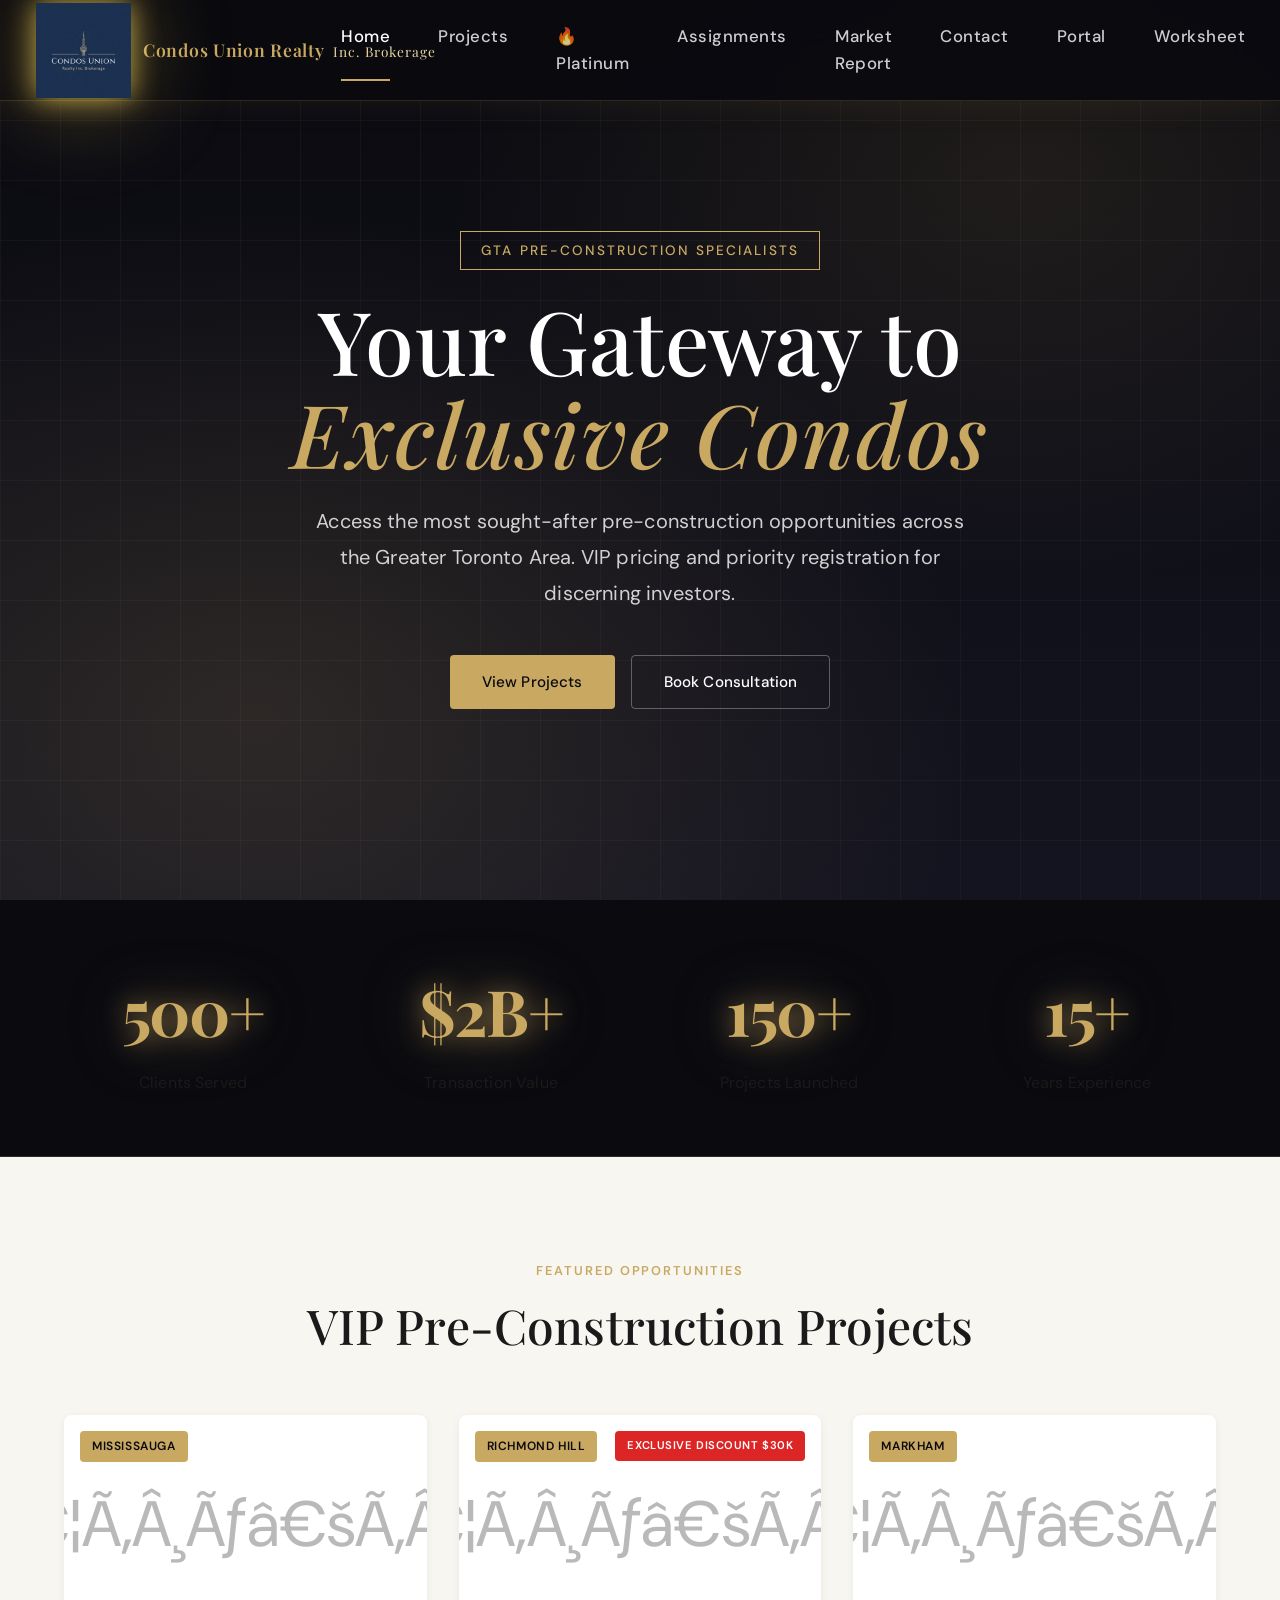
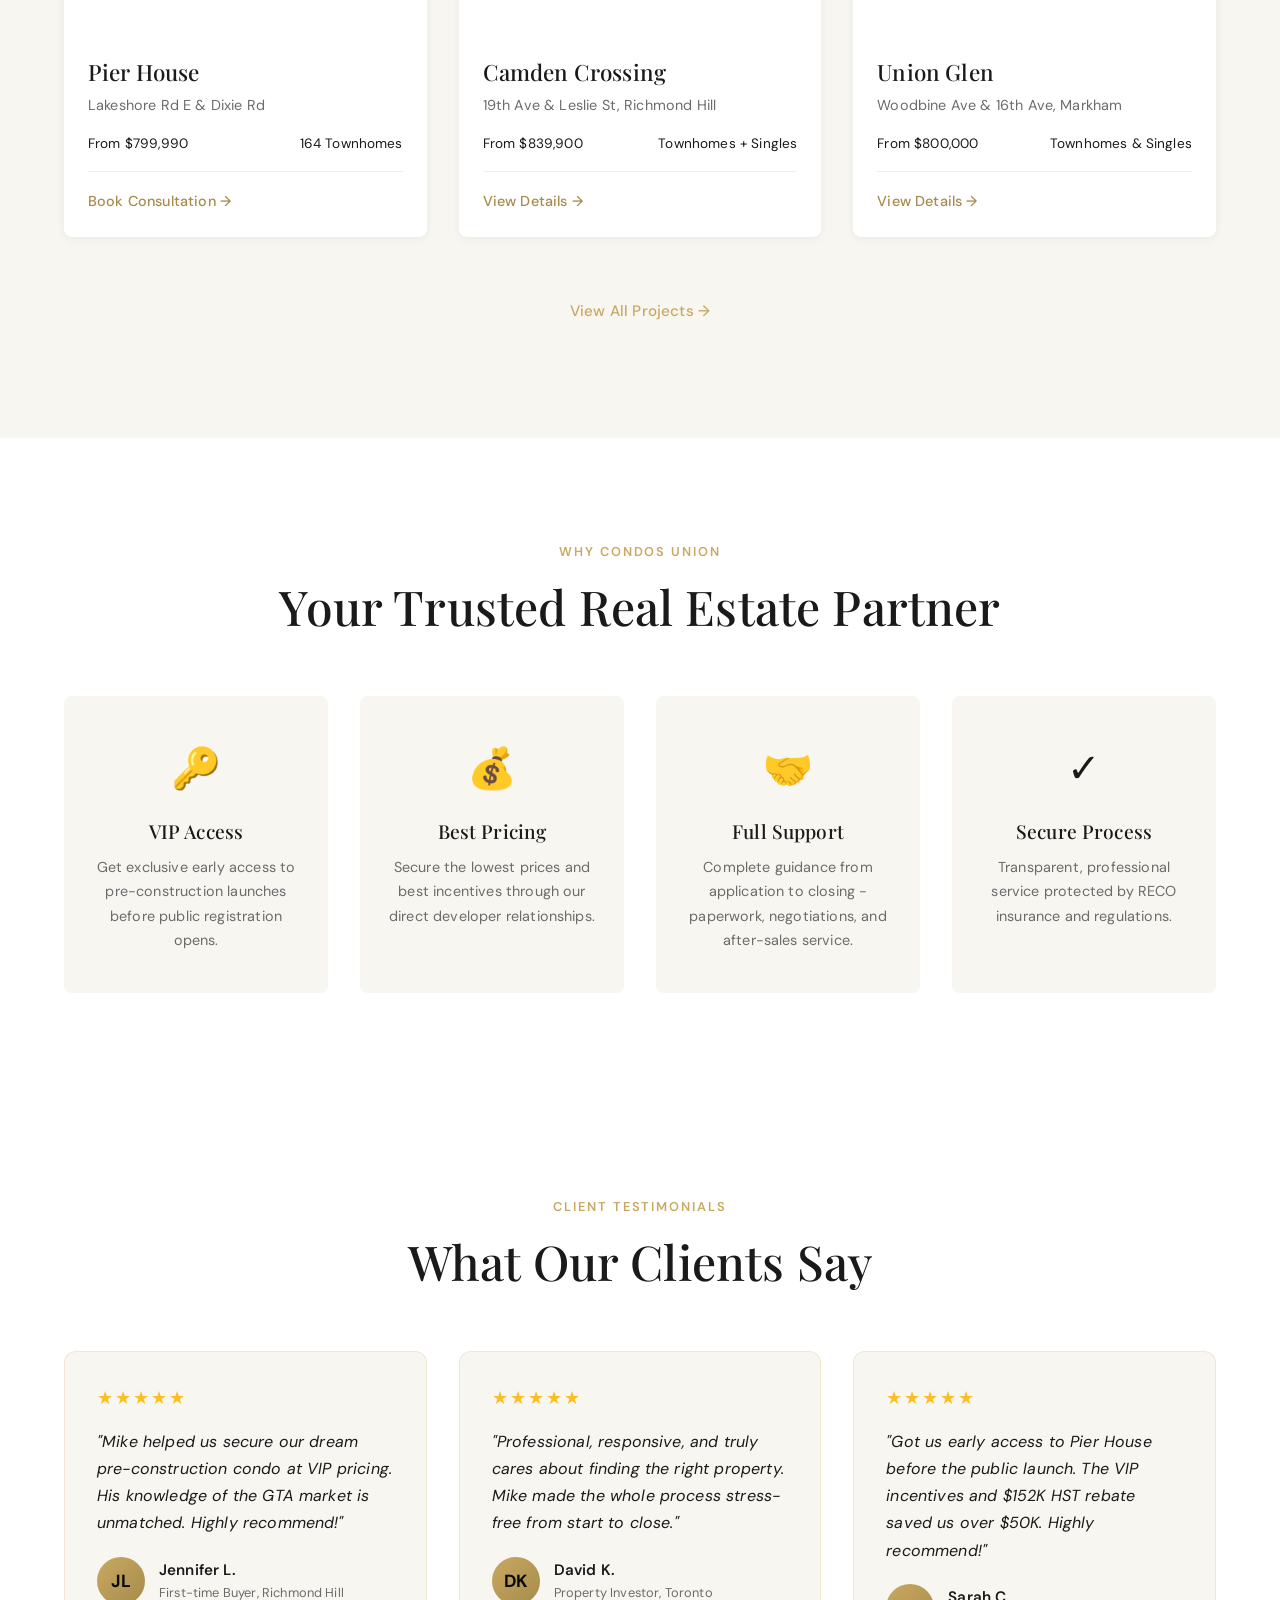
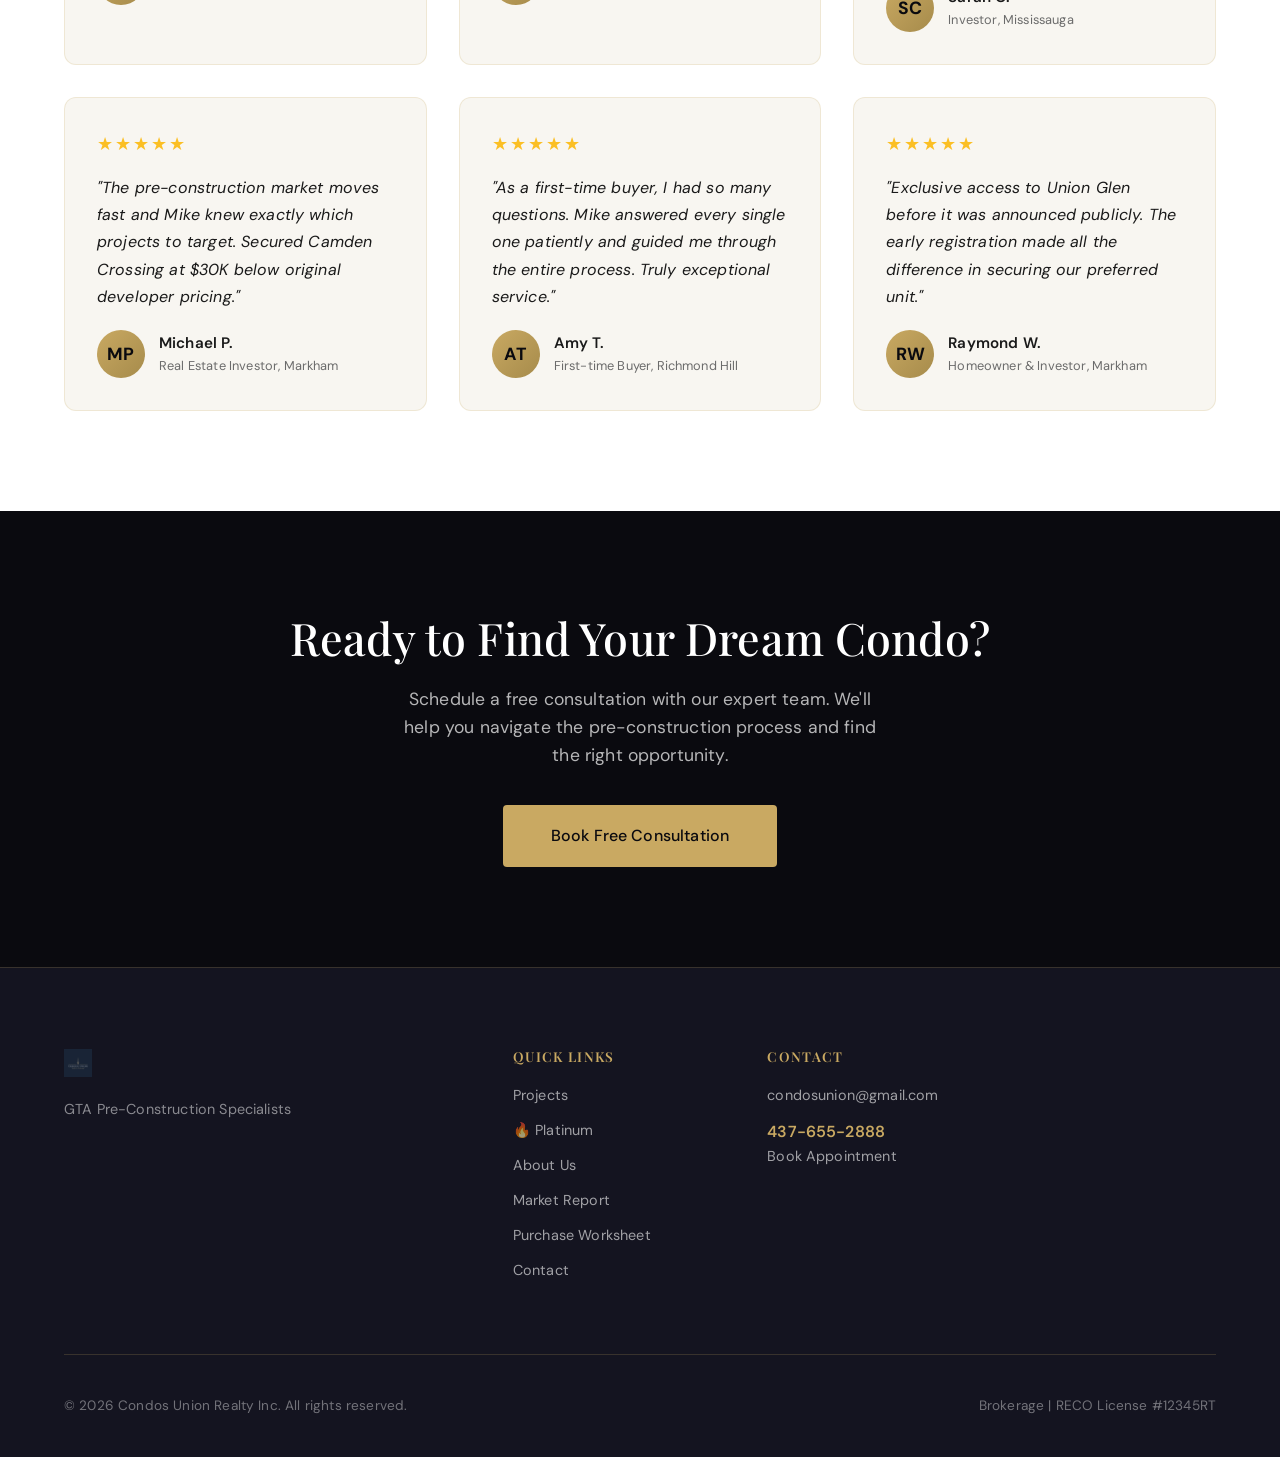
==== index.html @ 1c5b0023 "Add 50 Platinum Projects page + update navigation" ====
<!DOCTYPE html>
<html lang="en">
<head>
  <meta charset="UTF-8">
  <meta name="viewport" content="width=device-width, initial-scale=1.0">
  <title>Condos Union Realty | GTA Pre-Construction Specialists</title>
  <meta name="description" content="Exclusive pre-construction condo & townhome opportunities in the GTA. Expert guidance for investors and homebuyers. VIP pricing available.">
  <meta name="keywords" content="GTA pre-construction, Toronto condos, Mississauga townhomes, pre-construction homes, real estate investment, Condos Union Realty">
  
  <!-- Open Graph -->
  <meta property="og:title" content="Condos Union Realty | GTA Pre-Construction Specialists">
  <meta property="og:description" content="Exclusive pre-construction condo & townhome opportunities in the GTA. VIP pricing. Expert guidance.">
  <meta property="og:type" content="website">
  <meta property="og:url" content="https://condosunionrealty.com">
  <meta property="og:image" content="https://condosunionrealty.com/images/logo.png">
  <meta property="og:site_name" content="Condos Union Realty">
  
  <!-- Twitter Card -->
  <meta name="twitter:card" content="summary_large_image">
  <meta name="twitter:title" content="Condos Union Realty | GTA Pre-Construction">
  <meta name="twitter:description" content="Exclusive pre-construction opportunities in GTA. VIP pricing available.">
  <meta name="twitter:image" content="https://condosunionrealty.com/images/logo.png">
  
  <link rel="preconnect" href="https://fonts.googleapis.com">
  <link rel="preconnect" href="https://fonts.gstatic.com" crossorigin>
  <link href="https://fonts.googleapis.com/css2?family=Playfair+Display:wght@400;500;600;700&family=DM+Sans:wght@300;400;500;600&display=swap" rel="stylesheet">
  
  <link rel="stylesheet" href="css/style.css">
  <link rel="icon" type="image/svg+xml" href="images/logo.png">
  
  <!-- JSON-LD Schema -->
  <script type="application/ld+json">
  {
    "@context": "https://schema.org",
    "@type": "RealEstateAgent",
    "name": "Condos Union Realty Inc.",
    "description": "GTA pre-construction condo and townhome specialists.",
    "url": "https://condosunionrealty.com",
    "logo": "https://condosunionrealty.com/images/logo.png",
    "image": "https://condosunionrealty.com/images/logo.png",
    "address": {
      "@type": "PostalAddress",
      "addressLocality": "Toronto",
      "addressRegion": "ON",
      "addressCountry": "CA"
    },
    "telephone": "+1-437-655-2888",
    "email": "condosunion@gmail.com",
    "sameAs": [
      "https://calendly.com/condosunion"
    ]
  }
  </script>
</head>
<body>
  <!-- Navigation -->
  <nav class="nav">
    <div class="nav-container">
      <a href="index.html" class="nav-logo" style="display:flex;align-items:center;gap:12px;text-decoration:none;">
        <img src="images/logo.png" alt="Condos Union Realty">
        <span style="color:#c9a962;font-family:'Playfair Display',serif;font-size:1.1rem;font-weight:600;letter-spacing:0.04em;white-space:nowrap;">Condos Union Realty <span style="color:#e8d5a3;font-weight:400;font-size:0.85rem;margin-left:4px;letter-spacing:0.08em;">Inc. Brokerage</span></span>
      </a>
      <div class="nav-links">
        <a href="index.html" class="nav-link active">Home</a>
        <a href="projects.html" class="nav-link">Projects</a>
        <a href="platinum-projects.html" class="nav-link">🔥 Platinum</a>
        <a href="assignment.html" class="nav-link">Assignments</a>
        <a href="market-report.html" class="nav-link">Market Report</a>
        <a href="contact.html" class="nav-link">Contact</a>
        <a href="portal.html" class="nav-link">Portal</a>
        <a href="worksheet.html" class="nav-link">Worksheet</a>
      </div>
    </div>
  </nav>

  <!-- Hero Section -->
  <section class="hero">
    <div class="hero-bg"></div>
    <div class="hero-content">
      <span class="hero-tag">GTA Pre-Construction Specialists</span>
      <h1 class="hero-title">
        Your Gateway to<br>
        <span class="hero-highlight">Exclusive Condos</span>
      </h1>
      <p class="hero-subtitle">
        Access the most sought-after pre-construction opportunities across the Greater Toronto Area. 
        VIP pricing and priority registration for discerning investors.
      </p>
      <div class="hero-actions">
        <a href="projects.html" class="btn btn-primary">View Projects</a>
        <a href="https://calendly.com/condosunion" target="_blank" class="btn btn-secondary">Book Consultation</a>
      </div>
    </div>
  </section>

  <!-- Stats Section -->
  <section class="stats">
    <div class="container">
      <div class="stats-grid">
        <div class="stat-item">
          <span class="stat-number">500+</span>
          <span class="stat-label">Clients Served</span>
        </div>
        <div class="stat-item">
          <span class="stat-number">$2B+</span>
          <span class="stat-label">Transaction Value</span>
        </div>
        <div class="stat-item">
          <span class="stat-number">150+</span>
          <span class="stat-label">Projects Launched</span>
        </div>
        <div class="stat-item">
          <span class="stat-number">15+</span>
          <span class="stat-label">Years Experience</span>
        </div>
      </div>
    </div>
  </section>

  <!-- Featured Projects -->
  <section class="projects-section">
    <div class="container">
      <div class="section-header">
        <span class="section-tag">Featured Opportunities</span>
        <h2 class="section-title">VIP Pre-Construction Projects</h2>
      </div>
      
      <div class="projects-grid">
        <!-- Pier House -->
        <a href="projects.html" class="project-card">
          <div class="project-image" style="background-image: url('images/projects/pier-house-hero.jpg'); background-size: cover; background-position: center;">
            <div class="project-badge">Mississauga</div>
          </div>
          <div class="project-info">
            <h3 class="project-name">Pier House</h3>
            <p class="project-location">Lakeshore Rd E & Dixie Rd</p>
            <div class="project-details">
              <span>From $799,990</span>
              <span>164 Townhomes</span>
            </div>
            <span class="project-cta">Book Consultation →</span>
          </div>
        </a>

        <!-- Camden Crossing -->
        <a href="projects.html" class="project-card">
          <div class="project-image" style="background-image: url('images/projects/camden-crossing-hero.png'); background-size: cover; background-position: center;">
            <div class="project-badge">Richmond Hill</div>
            <div class="project-status" style="background: #dc2626;">Exclusive Discount $30K</div>
          </div>
          <div class="project-info">
            <h3 class="project-name">Camden Crossing</h3>
            <p class="project-location">19th Ave & Leslie St, Richmond Hill</p>
            <div class="project-details">
              <span>From $839,900</span>
              <span>Townhomes + Singles</span>
            </div>
            <span class="project-cta">View Details →</span>
          </div>
        </a>

        <!-- Union Glen -->
        <a href="projects.html" class="project-card">
          <div class="project-image" style="background-image: url('images/projects/union-glen-hero.jpg'); background-size: cover; background-position: center;">
            <div class="project-badge badge-gold">Markham</div>
          </div>
          <div class="project-info">
            <h3 class="project-name">Union Glen</h3>
            <p class="project-location">Woodbine Ave & 16th Ave, Markham</p>
            <div class="project-details">
              <span>From $800,000</span>
              <span>Townhomes & Singles</span>
            </div>
            <span class="project-cta">View Details →</span>
          </div>
        </a>
      </div>

      <div class="projects-more">
        <a href="projects.html" class="btn btn-text">View All Projects →</a>
      </div>
    </div>
  </section>

  <!-- Why Choose Us -->
  <section class="why-section">
    <div class="container">
      <div class="section-header">
        <span class="section-tag">Why Condos Union</span>
        <h2 class="section-title">Your Trusted Real Estate Partner</h2>
      </div>
      
      <div class="why-grid">
        <div class="why-card">
          <div class="why-icon">🔑</div>
          <h3 class="why-title">VIP Access</h3>
          <p class="why-text">Get exclusive early access to pre-construction launches before public registration opens.</p>
        </div>
        
        <div class="why-card">
          <div class="why-icon">💰</div>
          <h3 class="why-title">Best Pricing</h3>
          <p class="why-text">Secure the lowest prices and best incentives through our direct developer relationships.</p>
        </div>
        
        <div class="why-card">
          <div class="why-icon">🤝</div>
          <h3 class="why-title">Full Support</h3>
          <p class="why-text">Complete guidance from application to closing - paperwork, negotiations, and after-sales service.</p>
        </div>
        
        <div class="why-card">
          <div class="why-icon">✓</div>
          <h3 class="why-title">Secure Process</h3>
          <p class="why-text">Transparent, professional service protected by RECO insurance and regulations.</p>
        </div>
      </div>
    </div>
  </section>

  <!-- Testimonials -->
  <section class="testimonials-section">
    <div class="container">
      <div class="section-header">
        <span class="section-tag">Client Testimonials</span>
        <h2 class="section-title">What Our Clients Say</h2>
      </div>
      
      <div class="testimonials-grid">
        <div class="testimonial-card">
          <div class="testimonial-stars">★★★★★</div>
          <p class="testimonial-text">"Mike helped us secure our dream pre-construction condo at VIP pricing. His knowledge of the GTA market is unmatched. Highly recommend!"</p>
          <div class="testimonial-author">
            <div class="testimonial-avatar">JL</div>
            <div>
              <div class="testimonial-name">Jennifer L.</div>
              <div class="testimonial-role">First-time Buyer, Richmond Hill</div>
            </div>
          </div>
        </div>

        <div class="testimonial-card">
          <div class="testimonial-stars">★★★★★</div>
          <p class="testimonial-text">"Professional, responsive, and truly cares about finding the right property. Mike made the whole process stress-free from start to close."</p>
          <div class="testimonial-author">
            <div class="testimonial-avatar">DK</div>
            <div>
              <div class="testimonial-name">David K.</div>
              <div class="testimonial-role">Property Investor, Toronto</div>
            </div>
          </div>
        </div>

        <div class="testimonial-card">
          <div class="testimonial-stars">★★★★★</div>
          <p class="testimonial-text">"Got us early access to Pier House before the public launch. The VIP incentives and $152K HST rebate saved us over $50K. Highly recommend!"</p>
          <div class="testimonial-author">
            <div class="testimonial-avatar">SC</div>
            <div>
              <div class="testimonial-name">Sarah C.</div>
              <div class="testimonial-role">Investor, Mississauga</div>
            </div>
          </div>
        </div>

        <div class="testimonial-card">
          <div class="testimonial-stars">★★★★★</div>
          <p class="testimonial-text">"The pre-construction market moves fast and Mike knew exactly which projects to target. Secured Camden Crossing at $30K below original developer pricing."</p>
          <div class="testimonial-author">
            <div class="testimonial-avatar">MP</div>
            <div>
              <div class="testimonial-name">Michael P.</div>
              <div class="testimonial-role">Real Estate Investor, Markham</div>
            </div>
          </div>
        </div>

        <div class="testimonial-card">
          <div class="testimonial-stars">★★★★★</div>
          <p class="testimonial-text">"As a first-time buyer, I had so many questions. Mike answered every single one patiently and guided me through the entire process. Truly exceptional service."</p>
          <div class="testimonial-author">
            <div class="testimonial-avatar">AT</div>
            <div>
              <div class="testimonial-name">Amy T.</div>
              <div class="testimonial-role">First-time Buyer, Richmond Hill</div>
            </div>
          </div>
        </div>

        <div class="testimonial-card">
          <div class="testimonial-stars">★★★★★</div>
          <p class="testimonial-text">"Exclusive access to Union Glen before it was announced publicly. The early registration made all the difference in securing our preferred unit."</p>
          <div class="testimonial-author">
            <div class="testimonial-avatar">RW</div>
            <div>
              <div class="testimonial-name">Raymond W.</div>
              <div class="testimonial-role">Homeowner & Investor, Markham</div>
            </div>
          </div>
        </div>
      </div>
    </div>
  </section>

  <!-- CTA Section -->
  <section class="cta-section">
    <div class="container">
      <div class="cta-content">
        <h2 class="cta-title">Ready to Find Your Dream Condo?</h2>
        <p class="cta-text">Schedule a free consultation with our expert team. We'll help you navigate the pre-construction process and find the right opportunity.</p>
        <a href="https://calendly.com/condosunion" target="_blank" class="btn btn-primary btn-large">Book Free Consultation</a>
      </div>
    </div>
  </section>

  <!-- Footer -->
  <footer class="footer">
    <div class="container">
      <div class="footer-grid">
        <div class="footer-brand">
          <a href="index.html" class="footer-logo">
            <img src="images/logo.png" alt="Condos Union Realty" style="height: 28px;">
          </a>
          <p class="footer-tagline">GTA Pre-Construction Specialists</p>
        </div>
        
        <div class="footer-links">
          <h4 class="footer-heading">Quick Links</h4>
          <a href="projects.html" class="footer-link">Projects</a>
          <a href="platinum-projects.html" class="footer-link">🔥 Platinum</a>
          <a href="about.html" class="footer-link">About Us</a>
          <a href="market-report.html" class="footer-link">Market Report</a>
          <a href="worksheet.html" class="footer-link">Purchase Worksheet</a>
          <a href="contact.html" class="footer-link">Contact</a>
        </div>
        
        <div class="footer-contact">
          <h4 class="footer-heading">Contact</h4>
          <p class="footer-email">condosunion@gmail.com</p>
          <p class="footer-phone"><a href="tel:+14376552888" style="color:#c9a962;text-decoration:none;font-weight:600;">437-655-2888</a></p>
          <a href="https://calendly.com/condosunion" class="footer-link">Book Appointment</a>
        </div>
      </div>
      
      <div class="footer-bottom">
        <p>© 2026 Condos Union Realty Inc. All rights reserved.</p>
        <p>Brokerage | RECO License #12345RT</p>
      </div>
    </div>
  </footer>

  <script src="js/main.js"></script>
</body>
</html>
---- css/style.css ----
/* ========================================
   Condos Union Realty - Global Styles
   ======================================== */

/* CSS Variables */
:root {
  --color-gold: #c9a962;
  --color-gold-light: #e8d5a3;
  --color-gold-dark: #a68b4b;
  --color-navy: #0a0a0f;
  --color-navy-light: #141420;
  --color-cream: #f8f6f1;
  --color-cream-dark: #ece8e0;
  --color-white: #ffffff;
  --color-text: #1a1a1a;
  --color-text-muted: #6b6b6b;
  --color-border: rgba(201, 169, 98, 0.2);
  
  --font-display: 'Playfair Display', Georgia, serif;
  --font-body: 'DM Sans', -apple-system, sans-serif;
  --letter-spacing-display: 0.02em;
  --letter-spacing-body: 0.01em;
  
  --shadow-sm: 0 2px 8px rgba(0, 0, 0, 0.06);
  --shadow-md: 0 4px 20px rgba(0, 0, 0, 0.08);
  --shadow-lg: 0 8px 40px rgba(0, 0, 0, 0.12);
  
  --transition: 0.3s cubic-bezier(0.4, 0, 0.2, 1);
}

/* Reset */
*, *::before, *::after {
  margin: 0;
  padding: 0;
  box-sizing: border-box;
}

html {
  scroll-behavior: smooth;
}

body {
  font-family: var(--font-body);
  background: var(--color-cream);
  color: var(--color-text);
  line-height: 1.6;
  letter-spacing: var(--letter-spacing-body);
  -webkit-font-smoothing: antialiased;
  -moz-osx-font-smoothing: grayscale;
  overflow-x: hidden;
}

a {
  text-decoration: none;
  color: inherit;
}

img {
  max-width: 100%;
  height: auto;
}

/* Typography */
h1, h2, h3, h4, h5, h6 {
  font-family: var(--font-display);
  font-weight: 500;
  line-height: 1.2;
}

/* Container */
.container {
  max-width: 1200px;
  margin: 0 auto;
  padding: 0 24px;
}

/* ========================================
   Navigation
   ======================================== */
.nav {
  position: fixed;
  top: 0;
  left: 0;
  right: 0;
  z-index: 1000;
  background: rgba(10, 10, 15, 0.97);
  backdrop-filter: blur(24px);
  border-bottom: 1px solid var(--color-border);
  box-shadow: 0 4px 30px rgba(201,169,98,0.08);
}

.nav-container {
  max-width: 1400px;
  margin: 0 auto;
  padding: 0 36px;
  display: flex;
  align-items: center;
  justify-content: space-between;
  height: 100px;
}

/* Logo in nav - prominent display */
.nav-logo img {
  height: 95px;
  width: auto;
  filter: drop-shadow(0 0 14px rgba(201,169,98,0.7)) drop-shadow(0 0 45px rgba(201,169,98,0.35)) brightness(1.3) saturate(1.4);
  transition: filter 0.3s ease, transform 0.3s ease;
}

.nav-logo:hover img {
  filter: drop-shadow(0 0 24px rgba(201,169,98,0.9)) drop-shadow(0 0 60px rgba(201,169,98,0.5)) brightness(1.4) saturate(1.4);
  transform: scale(1.06);
}

.footer-logo img {
  height: 22px;
  width: auto;
  max-width: 110px;
  object-fit: contain;
}

/* Hero logo - larger display */
.hero-logo {
  height: 80px;
  width: auto;
  margin-bottom: 24px;
  filter: drop-shadow(0 4px 20px rgba(201, 169, 98, 0.3));
}

/* Hero section logo container */
.hero-logo-wrap {
  margin-bottom: 32px;
}

.nav-logo {
  font-family: var(--font-display);
  font-size: 1.5rem;
  font-weight: 600;
  color: var(--color-white);
  letter-spacing: var(--letter-spacing-display);
  display: flex;
  align-items: center;
  gap: 12px;
  text-decoration: none;
}

.nav-links {
  display: flex;
  gap: 48px;
}

.nav-link {
  font-size: 1.05rem;
  font-weight: 500;
  color: rgba(255, 255, 255, 0.8);
  transition: var(--transition);
  position: relative;
  letter-spacing: 0.03em;
}

.nav-link::after {
  content: '';
  position: absolute;
  bottom: -4px;
  left: 0;
  width: 0;
  height: 2px;
  background: var(--color-gold);
  transition: var(--transition);
}

.nav-link:hover,
.nav-link.active {
  color: var(--color-white);
}

.nav-link:hover::after,
.nav-link.active::after {
  width: 100%;
}

.nav-toggle {
  display: none;
  flex-direction: column;
  gap: 5px;
  background: none;
  border: none;
  cursor: pointer;
  padding: 8px;
}

.nav-toggle span {
  display: block;
  width: 24px;
  height: 2px;
  background: var(--color-white);
  transition: var(--transition);
}

/* Mobile Menu */
.mobile-menu {
  display: none;
  position: fixed;
  top: 72px;
  left: 0;
  right: 0;
  background: var(--color-navy);
  padding: 24px;
  flex-direction: column;
  gap: 20px;
  z-index: 999;
  transform: translateY(-100%);
  opacity: 0;
  transition: var(--transition);
}

.mobile-menu.active {
  transform: translateY(0);
  opacity: 1;
}

.mobile-link {
  font-size: 1.1rem;
  color: var(--color-white);
  padding: 12px 0;
  border-bottom: 1px solid var(--color-border);
}

/* ========================================
   Hero Section
   ======================================== */
.hero {
  min-height: 100vh;
  display: flex;
  align-items: center;
  position: relative;
  background: var(--color-navy);
  overflow: hidden;
}

.hero-bg {
  position: absolute;
  inset: 0;
  background: 
    radial-gradient(ellipse at 20% 80%, rgba(201, 169, 98, 0.15) 0%, transparent 50%),
    radial-gradient(ellipse at 80% 20%, rgba(201, 169, 98, 0.1) 0%, transparent 40%),
    linear-gradient(180deg, var(--color-navy) 0%, var(--color-navy-light) 100%);
}

.hero-bg::before {
  content: '';
  position: absolute;
  top: 0;
  left: 0;
  right: 0;
  bottom: 0;
  background-image: 
    linear-gradient(rgba(255,255,255,0.03) 1px, transparent 1px),
    linear-gradient(90deg, rgba(255,255,255,0.03) 1px, transparent 1px);
  background-size: 60px 60px;
}

.hero-content {
  position: relative;
  z-index: 1;
  max-width: 800px;
  margin: 0 auto;
  padding: 120px 24px 80px;
  text-align: center;
}

.hero-tag {
  display: inline-block;
  font-size: 0.85rem;
  font-weight: 500;
  letter-spacing: 0.15em;
  text-transform: uppercase;
  color: var(--color-gold);
  margin-bottom: 24px;
  padding: 8px 20px;
  border: 1px solid var(--color-gold);
}

.hero-title {
  font-size: clamp(3.2rem, 7vw, 5.5rem);
  color: var(--color-white);
  margin-bottom: 24px;
  line-height: 1.05;
}

.hero-highlight {
  color: var(--color-gold);
  font-style: italic;
  letter-spacing: var(--letter-spacing-display);
}

.hero-subtitle {
  font-size: 1.25rem;
  color: rgba(255, 255, 255, 0.8);
  max-width: 680px;
  margin: 0 auto 44px;
  line-height: 1.8;
  animation: fadeInUp 0.8s ease-out 0.2s backwards;
}

.hero-actions {
  display: flex;
  gap: 16px;
  justify-content: center;
  flex-wrap: wrap;
  animation: fadeInUp 0.8s ease-out 0.4s backwards;
}

/* Buttons */
.btn {
  display: inline-flex;
  align-items: center;
  justify-content: center;
  padding: 14px 32px;
  font-family: var(--font-body);
  font-size: 0.95rem;
  font-weight: 500;
  border-radius: 4px;
  cursor: pointer;
  transition: var(--transition);
  border: none;
}

.btn-primary {
  background: var(--color-gold);
  color: var(--color-navy);
}

.btn-primary:hover {
  background: var(--color-gold-light);
  transform: translateY(-2px);
  box-shadow: var(--shadow-md);
}

.btn-secondary {
  background: transparent;
  color: var(--color-white);
  border: 1px solid rgba(255, 255, 255, 0.3);
}

.btn-secondary:hover {
  border-color: var(--color-gold);
  color: var(--color-gold);
}

.btn-large {
  padding: 18px 48px;
  font-size: 1rem;
}

.btn-text {
  color: var(--color-gold);
  font-weight: 500;
}

.btn-text:hover {
  color: var(--color-gold-dark);
  letter-spacing: var(--letter-spacing-body);
}

/* ========================================
   Stats Section
   ======================================== */
.stats {
  background: var(--color-navy);
  padding: 60px 0;
  border-bottom: 1px solid var(--color-border);
}

.stats-grid {
  display: grid;
  grid-template-columns: repeat(4, 1fr);
  gap: 40px;
  text-align: center;
}

.stat-item {
  display: flex;
  flex-direction: column;
  gap: 8px;
}

.stat-number {
  font-family: var(--font-display);
  font-size: clamp(2.8rem, 5vw, 4rem);
  font-weight: 700;
  color: var(--color-gold);
  filter: drop-shadow(0 0 12px rgba(201,169,98,0.6)) drop-shadow(0 0 30px rgba(201,169,98,0.3));
  letter-spacing: -0.02em;
}
}

.stat-label {
  font-size: 0.85rem;
  color: rgba(255, 255, 255, 0.7);
  text-transform: uppercase;
  letter-spacing: 0.12em;
  font-weight: 500;
}

/* ========================================
   Section Styles
   ======================================== */
.projects-section,
.why-section {
  padding: 100px 0;
}

.section-header {
  text-align: center;
  margin-bottom: 60px;
}

.section-tag {
  display: inline-block;
  font-size: 0.8rem;
  font-weight: 600;
  letter-spacing: 0.15em;
  text-transform: uppercase;
  color: var(--color-gold);
  margin-bottom: 16px;
}

.section-title {
  font-size: clamp(2rem, 4vw, 3rem);
  color: var(--color-text);
}

/* Projects Grid */
.projects-grid {
  display: grid;
  grid-template-columns: repeat(3, 1fr);
  gap: 32px;
}

.project-card {
  background: var(--color-white);
  border-radius: 8px;
  overflow: hidden;
  box-shadow: var(--shadow-sm);
  transition: var(--transition);
  display: block;
}

.project-card:hover {
  transform: translateY(-8px);
  box-shadow: var(--shadow-lg);
}

.project-image {
  height: 220px;
  background: linear-gradient(135deg, var(--color-navy-light) 0%, var(--color-navy) 100%);
  position: relative;
  display: flex;
  align-items: center;
  justify-content: center;
}

.project-image::before {
  content: 'ÃƒÆ’Ã‚Â°Ãƒâ€¦Ã‚Â¸Ãƒâ€šÃ‚ÂÃƒâ€šÃ‚Â¢';
  font-size: 4rem;
  opacity: 0.3;
}

.project-image-2::before { content: 'ÃƒÆ’Ã‚Â°Ãƒâ€¦Ã‚Â¸Ãƒâ€šÃ‚ÂÃƒÂ¢Ã¢â‚¬Å¾Ã‚Â¢ÃƒÆ’Ã‚Â¯Ãƒâ€šÃ‚Â¸Ãƒâ€šÃ‚Â'; }
.project-image-3::before { content: 'ÃƒÆ’Ã‚Â¢Ãƒâ€šÃ‚Â­Ãƒâ€šÃ‚Â'; }

.project-badge {
  position: absolute;
  top: 16px;
  left: 16px;
  background: var(--color-gold);
  color: var(--color-navy);
  font-size: 0.75rem;
  font-weight: 600;
  padding: 6px 12px;
  border-radius: 4px;
  text-transform: uppercase;
  letter-spacing: 0.05em;
}

.project-info {
  padding: 24px;
}

.project-name {
  font-size: 1.4rem;
  color: var(--color-text);
  margin-bottom: 8px;
}

.project-location {
  font-size: 0.9rem;
  color: var(--color-text-muted);
  margin-bottom: 16px;
}

.project-details {
  display: flex;
  justify-content: space-between;
  font-size: 0.85rem;
  color: var(--color-text);
  padding-bottom: 16px;
  border-bottom: 1px solid var(--color-border);
  margin-bottom: 16px;
}

.project-meta {
  display: flex;
  flex-direction: column;
  gap: 8px;
  margin-bottom: 16px;
}

.meta-item {
  font-size: 0.85rem;
  color: var(--color-gold-dark);
}

.project-status {
  position: absolute;
  top: 16px;
  right: 16px;
  font-size: 0.7rem;
  font-weight: 600;
  padding: 6px 12px;
  border-radius: 4px;
  background: var(--color-navy);
  color: var(--color-white);
  text-transform: uppercase;
  letter-spacing: 0.05em;
}

.badge-waterfront {
  background: linear-gradient(135deg, #0077b6, #00b4d8) !important;
}

.badge-gold {
  background: var(--color-gold) !important;
  color: var(--color-navy) !important;
}

.badge-silver {
  background: linear-gradient(135deg, #adb5bd, #6c757d) !important;
}

.badge-bronze {
  background: linear-gradient(135deg, #cd7f32, #a0522d) !important;
}

/* Filter Section */
.filter-section {
  padding: 20px 0;
  background: var(--color-white);
  border-bottom: 1px solid var(--color-border);
  position: sticky;
  top: 72px;
  z-index: 100;
}

.filter-tabs {
  display: flex;
  gap: 12px;
  justify-content: center;
  flex-wrap: wrap;
}

.filter-tab {
  padding: 10px 24px;
  font-family: var(--font-body);
  font-size: 0.9rem;
  font-weight: 500;
  border: 1px solid var(--color-border);
  border-radius: 30px;
  background: transparent;
  color: var(--color-text-muted);
  cursor: pointer;
  transition: var(--transition);
}

.filter-tab:hover {
  border-color: var(--color-gold);
  color: var(--color-gold);
}

.filter-tab.active {
  background: var(--color-gold);
  border-color: var(--color-gold);
  color: var(--color-navy);
}

/* Coming Soon */
.coming-soon {
  background: var(--color-navy);
  padding: 60px 40px;
  border-radius: 12px;
  margin-top: 60px;
  text-align: center;
}

.coming-title {
  font-size: 2rem;
  color: var(--color-white);
  margin-bottom: 16px;
}

.coming-text {
  color: rgba(255, 255, 255, 0.7);
  margin-bottom: 40px;
}

.coming-list {
  display: grid;
  grid-template-columns: repeat(2, 1fr);
  gap: 20px;
  max-width: 800px;
  margin: 0 auto;
}

.coming-item {
  display: flex;
  flex-direction: column;
  gap: 8px;
  padding: 24px;
  background: rgba(255, 255, 255, 0.05);
  border: 1px solid var(--color-border);
  border-radius: 8px;
  text-align: left;
}

.coming-name {
  font-weight: 600;
  color: var(--color-white);
  font-size: 1.1rem;
}

.coming-location {
  font-size: 0.9rem;
  color: rgba(255, 255, 255, 0.6);
}

.coming-price {
  font-size: 0.85rem;
  color: var(--color-gold);
  font-weight: 500;
}

.projects-cta {
  text-align: center;
  padding: 60px 0;
}

.projects-cta p {
  color: var(--color-text-muted);
  margin-bottom: 20px;
}

.project-cta {
  font-size: 0.9rem;
  font-weight: 500;
  color: var(--color-gold-dark);
}

.projects-more {
  text-align: center;
  margin-top: 48px;
}

/* Premium Badge */
.badge-premium {
  background: linear-gradient(135deg, #ffd700, #ffaa00) !important;
  color: var(--color-navy) !important;
}

/* Worksheet Section */
.worksheet-section {
  background: var(--color-cream);
  padding: 60px 40px;
  border-radius: 12px;
  margin-top: 60px;
  border: 2px solid var(--color-gold);
}

.worksheet-title {
  font-size: 1.8rem;
  color: var(--color-text);
  margin-bottom: 12px;
}

.worksheet-subtitle {
  color: var(--color-text-muted);
  margin-bottom: 32px;
  font-size: 1rem;
}

.worksheet-benefits {
  display: grid;
  grid-template-columns: repeat(3, 1fr);
  gap: 24px;
  margin-bottom: 32px;
}

.worksheet-benefit {
  display: flex;
  align-items: flex-start;
  gap: 12px;
}

.worksheet-benefit-icon {
  font-size: 1.5rem;
}

.worksheet-benefit-text {
  font-size: 0.9rem;
  color: var(--color-text);
  line-height: 1.5;
}

.worksheet-download {
  display: inline-flex;
  align-items: center;
  gap: 10px;
  padding: 16px 32px;
  background: var(--color-gold);
  color: var(--color-navy);
  font-weight: 600;
  border-radius: 6px;
  transition: var(--transition);
  font-size: 1rem;
}

.worksheet-download:hover {
  background: var(--color-gold-light);
  transform: translateY(-2px);
  box-shadow: var(--shadow-md);
}

@media (max-width: 768px) {
  .worksheet-benefits {
    grid-template-columns: 1fr;
  }
  
  .worksheet-section {
    padding: 40px 20px;
  }
}

/* Why Section */
.why-section {
  background: var(--color-white);
}

.why-grid {
  display: grid;
  grid-template-columns: repeat(4, 1fr);
  gap: 32px;
}

.why-card {
  text-align: center;
  padding: 40px 24px;
  background: var(--color-cream);
  border-radius: 8px;
  transition: var(--transition);
}

.why-card:hover {
  transform: translateY(-4px);
  box-shadow: var(--shadow-md);
}

.why-icon {
  font-size: 2.5rem;
  margin-bottom: 20px;
}

.why-title {
  font-size: 1.2rem;
  margin-bottom: 12px;
  color: var(--color-text);
}

.why-text {
  font-size: 0.9rem;
  color: var(--color-text-muted);
  line-height: 1.7;
}

/* CTA Section */
.cta-section {
  background: var(--color-navy);
  padding: 100px 0;
  text-align: center;
}

.cta-title {
  font-size: clamp(2rem, 4vw, 2.8rem);
  color: var(--color-white);
  margin-bottom: 20px;
}

.cta-text {
  font-size: 1.1rem;
  color: rgba(255, 255, 255, 0.7);
  max-width: 500px;
  margin: 0 auto 36px;
}

/* ========================================
   Footer
   ======================================== */
.footer {
  background: var(--color-navy-light);
  padding: 80px 0 40px;
  border-top: 1px solid var(--color-border);
}

.footer-grid {
  display: grid;
  grid-template-columns: 2fr 1fr 1fr 1fr;
  gap: 60px;
  margin-bottom: 60px;
}

.footer-logo {
  font-family: var(--font-display);
  font-size: 1.5rem;
  font-weight: 600;
  color: var(--color-white);
  display: block;
  margin-bottom: 12px;
}

.footer-tagline {
  font-size: 0.9rem;
  color: rgba(255, 255, 255, 0.5);
}

.footer-heading {
  font-size: 0.85rem;
  font-weight: 600;
  text-transform: uppercase;
  letter-spacing: 0.1em;
  color: var(--color-gold);
  margin-bottom: 20px;
}

.footer-link {
  display: block;
  font-size: 0.9rem;
  color: rgba(255, 255, 255, 0.6);
  margin-bottom: 12px;
  transition: var(--transition);
}

.footer-link:hover {
  color: var(--color-white);
}

.footer-email {
  font-size: 0.9rem;
  color: rgba(255, 255, 255, 0.6);
  margin-bottom: 12px;
}

.footer-bottom {
  text-align: center;
  padding-top: 40px;
  border-top: 1px solid var(--color-border);
  display: flex;
  justify-content: space-between;
  font-size: 0.85rem;
  color: rgba(255, 255, 255, 0.4);
}

/* ========================================
   Animations
   ======================================== */
@keyframes fadeInUp {
  from {
    opacity: 0;
    transform: translateY(30px);
  }
  to {
    opacity: 1;
    transform: translateY(0);
  }
}

/* ========================================
   Responsive
   ======================================== */
@media (max-width: 1024px) {
  .stats-grid {
    grid-template-columns: repeat(2, 1fr);
    gap: 40px 20px;
  }
  
  .projects-grid {
    grid-template-columns: repeat(2, 1fr);
  }
  
  .why-grid {
    grid-template-columns: repeat(2, 1fr);
  }
  
  .footer-grid {
    grid-template-columns: repeat(2, 1fr);
    gap: 40px;
  }
}

@media (max-width: 768px) {
  .nav-links {
    display: none;
  }
  
  .nav-toggle {
    display: flex;
  }
  
  .mobile-menu {
    display: flex;
  }
  
  .hero-content {
    padding: 100px 24px 60px;
  }
  
  .stats-grid {
    grid-template-columns: repeat(2, 1fr);
  }
  
  .projects-grid,
  .why-grid {
    grid-template-columns: 1fr;
  }
  
  .footer-grid {
    grid-template-columns: 1fr;
    gap: 40px;
  }
  
  .footer-bottom {
    flex-direction: column;
    gap: 12px;
    text-align: center;
  }
  
  .coming-list {
    grid-template-columns: 1fr;
  }
  
  .filter-tabs {
    gap: 8px;
  }
  
  .filter-tab {
    padding: 8px 16px;
    font-size: 0.85rem;
  }
}

/* ========================================
   Apply Page
   ======================================== */
.apply-hero {
  padding: 140px 0 80px;
  background: var(--color-navy);
  text-align: center;
}

.apply-hero h1 {
  font-size: clamp(2.5rem, 5vw, 3.5rem);
  color: var(--color-white);
  margin-bottom: 16px;
}

.apply-hero p {
  font-size: 1.1rem;
  color: rgba(255, 255, 255, 0.7);
  max-width: 600px;
  margin: 0 auto;
}

.apply-section {
  padding: 80px 0;
}

.apply-form {
  max-width: 700px;
  margin: 0 auto;
  background: var(--color-white);
  padding: 48px;
  border-radius: 8px;
  box-shadow: var(--shadow-md);
}

.form-title {
  font-family: var(--font-display);
  font-size: 1.6rem;
  color: var(--color-text);
  margin-bottom: 8px;
}

.form-desc {
  font-size: 0.9rem;
  color: var(--color-text-muted);
  margin-bottom: 32px;
  padding-bottom: 20px;
  border-bottom: 1px solid var(--color-border);
}

.form-section-title {
  font-size: 0.85rem;
  font-weight: 600;
  text-transform: uppercase;
  letter-spacing: 0.1em;
  color: var(--color-gold);
  margin: 32px 0 16px;
  padding-bottom: 8px;
  border-bottom: 1px solid var(--color-border);
}

.form-row {
  display: grid;
  grid-template-columns: 1fr 1fr;
  gap: 16px;
}

.form-checkbox-label {
  display: flex;
  align-items: flex-start;
  gap: 10px;
  font-size: 0.85rem;
  color: var(--color-text-muted);
  line-height: 1.5;
  cursor: pointer;
}

.form-checkbox-label input[type="checkbox"] {
  margin-top: 3px;
  accent-color: var(--color-gold);
}

/* Worksheet Benefits Section */
.worksheet-benefits-section {
  padding: 60px 0 0;
}

.ws-benefits-grid {
  display: grid;
  grid-template-columns: repeat(3, 1fr);
  gap: 24px;
}

.ws-benefit-card {
  text-align: center;
  padding: 32px 24px;
  background: var(--color-white);
  border-radius: 8px;
  box-shadow: var(--shadow-sm);
  transition: var(--transition);
}

.ws-benefit-card:hover {
  transform: translateY(-4px);
  box-shadow: var(--shadow-md);
}

.ws-benefit-icon {
  font-size: 2.5rem;
  display: block;
  margin-bottom: 16px;
}

.ws-benefit-card h3 {
  font-size: 1.1rem;
  color: var(--color-text);
  margin-bottom: 8px;
}

.ws-benefit-card p {
  font-size: 0.9rem;
  color: var(--color-text-muted);
  line-height: 1.5;
}

/* Project Price Range */
.project-price-range {
  display: flex;
  justify-content: space-between;
  align-items: center;
  padding: 12px 16px;
  background: rgba(201, 169, 98, 0.1);
  border-radius: 6px;
  margin-bottom: 16px;
}

.price-label {
  font-size: 0.85rem;
  color: var(--color-text-muted);
}

.price-value {
  font-family: var(--font-display);
  font-size: 1.1rem;
  font-weight: 600;
  color: var(--color-gold-dark);
}

@media (max-width: 768px) {
  .form-row {
    grid-template-columns: 1fr;
  }
  
  .ws-benefits-grid {
    grid-template-columns: 1fr;
  }
}

.form-group {
  margin-bottom: 24px;
}

.form-label {
  display: block;
  font-size: 0.9rem;
  font-weight: 500;
  color: var(--color-text);
  margin-bottom: 8px;
}

.form-input,
.form-select,
.form-textarea {
  width: 100%;
  padding: 14px 16px;
  font-family: var(--font-body);
  font-size: 1rem;
  border: 1px solid var(--color-border);
  border-radius: 4px;
  background: var(--color-white);
  transition: var(--transition);
}

.form-input:focus,
.form-select:focus,
.form-textarea:focus {
  outline: none;
  border-color: var(--color-gold);
  box-shadow: 0 0 0 3px rgba(201, 169, 98, 0.1);
}

.form-textarea {
  min-height: 120px;
  resize: vertical;
}

.form-submit {
  width: 100%;
  padding: 16px;
  font-size: 1rem;
}

/* ========================================
   Projects Page
   ======================================== */
.projects-hero {
  padding: 140px 0 80px;
  background: var(--color-navy);
  text-align: center;
}

.projects-hero h1 {
  font-size: clamp(2.5rem, 5vw, 3.5rem);
  color: var(--color-white);
  margin-bottom: 16px;
}

.projects-hero p {
  font-size: 1.1rem;
  color: rgba(255, 255, 255, 0.7);
  max-width: 600px;
  margin: 0 auto;
}

.all-projects {
  padding: 80px 0;
}

/* ========================================
   Contact Page
   ======================================== */
.contact-hero {
  padding: 140px 0 80px;
  background: var(--color-navy);
  text-align: center;
}

.contact-hero h1 {
  font-size: clamp(2.5rem, 5vw, 3.5rem);
  color: var(--color-white);
  margin-bottom: 16px;
}

.contact-hero p {
  font-size: 1.1rem;
  color: rgba(255, 255, 255, 0.7);
  max-width: 600px;
  margin: 0 auto;
}

.contact-section {
  padding: 80px 0;
}

.contact-grid {
  display: grid;
  grid-template-columns: 1fr 1fr;
  gap: 60px;
}

.contact-info h2 {
  font-size: 2rem;
  margin-bottom: 24px;
}

.contact-item {
  margin-bottom: 24px;
}

.contact-label {
  font-size: 0.85rem;
  font-weight: 600;
  text-transform: uppercase;
  letter-spacing: 0.1em;
  color: var(--color-gold);
  margin-bottom: 8px;
}

.contact-value {
  font-size: 1.1rem;
  color: var(--color-text);
}

.contact-value a {
  color: var(--color-gold-dark);
  transition: var(--transition);
}

.contact-value a:hover {
  color: var(--color-gold);
}

@media (max-width: 768px) {
  .contact-grid {
    grid-template-columns: 1fr;
  }
}
/* ========================================
   Testimonials Section
   ======================================== */
.testimonials-section {
  background: var(--color-white);
  padding: 100px 0;
}

.testimonials-grid {
  display: grid;
  grid-template-columns: repeat(3, 1fr);
  gap: 32px;
  margin-top: 48px;
}

.testimonial-card {
  background: var(--color-cream);
  border-radius: 12px;
  padding: 32px;
  border: 1px solid var(--color-border);
  transition: var(--transition);
}

.testimonial-card:hover {
  transform: translateY(-6px);
  box-shadow: var(--shadow-lg);
  border-color: var(--color-gold);
}

.testimonial-stars {
  color: #fbbf24;
  font-size: 1.1rem;
  margin-bottom: 16px;
  letter-spacing: 2px;
}

.testimonial-text {
  font-size: 1rem;
  color: var(--color-text);
  line-height: 1.7;
  margin-bottom: 20px;
  font-style: italic;
}

.testimonial-author {
  display: flex;
  align-items: center;
  gap: 14px;
}

.testimonial-avatar {
  width: 48px;
  height: 48px;
  border-radius: 50%;
  background: linear-gradient(135deg, var(--color-gold) 0%, var(--color-gold-dark) 100%);
  display: flex;
  align-items: center;
  justify-content: center;
  color: var(--color-navy);
  font-weight: 700;
  font-size: 1.1rem;
}

.testimonial-name {
  font-weight: 600;
  color: var(--color-text);
  font-size: 0.95rem;
}

.testimonial-role {
  font-size: 0.8rem;
  color: var(--color-text-muted);
}

@media (max-width: 1024px) {
  .testimonials-grid {
    grid-template-columns: repeat(2, 1fr);
  }
}

@media (max-width: 768px) {
  .testimonials-grid {
    grid-template-columns: 1fr;
  }
}

/* ========================================
   Market Report Section
   ======================================== */
.market-section {
  background: var(--color-navy);
  padding: 80px 0;
}

.market-grid {
  display: grid;
  grid-template-columns: repeat(4, 1fr);
  gap: 24px;
  margin-top: 48px;
}

.market-card {
  background: rgba(255,255,255,0.03);
  border: 1px solid var(--color-border);
  border-radius: 10px;
  padding: 24px;
  text-align: center;
}

.market-label {
  font-size: 0.75rem;
  color: rgba(255,255,255,0.5);
  text-transform: uppercase;
  letter-spacing: 0.1em;
  margin-bottom: 8px;
}

.market-value {
  font-family: var(--font-display);
  font-size: 1.6rem;
  font-weight: 600;
  color: var(--color-white);
  margin-bottom: 4px;
}

.market-change {
  font-size: 0.85rem;
  font-weight: 600;
}

.market-change.up { color: #22c55e; }
.market-change.down { color: #ef4444; }

@media (max-width: 1024px) {
  .market-grid {
    grid-template-columns: repeat(2, 1fr);
  }
}

@media (max-width: 768px) {
  .market-grid {
    grid-template-columns: 1fr 1fr;
    gap: 16px;
  }
}
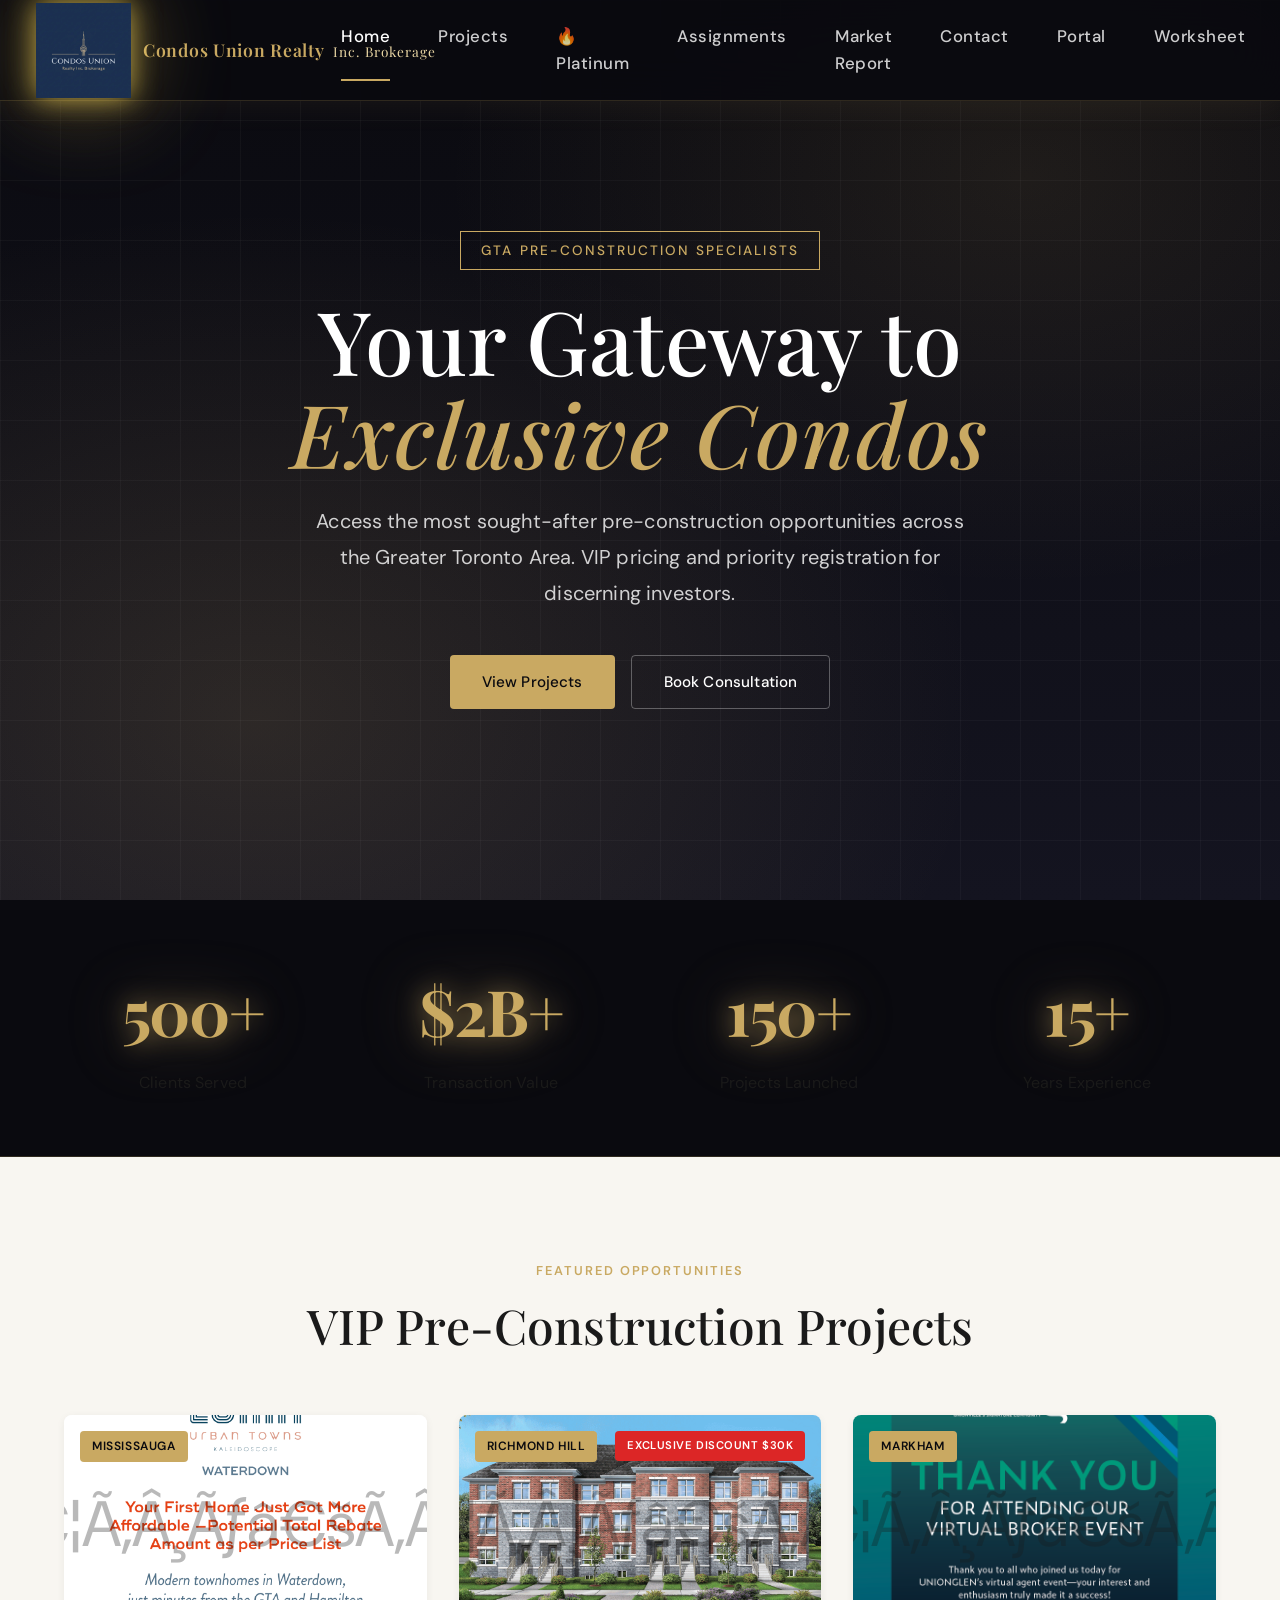
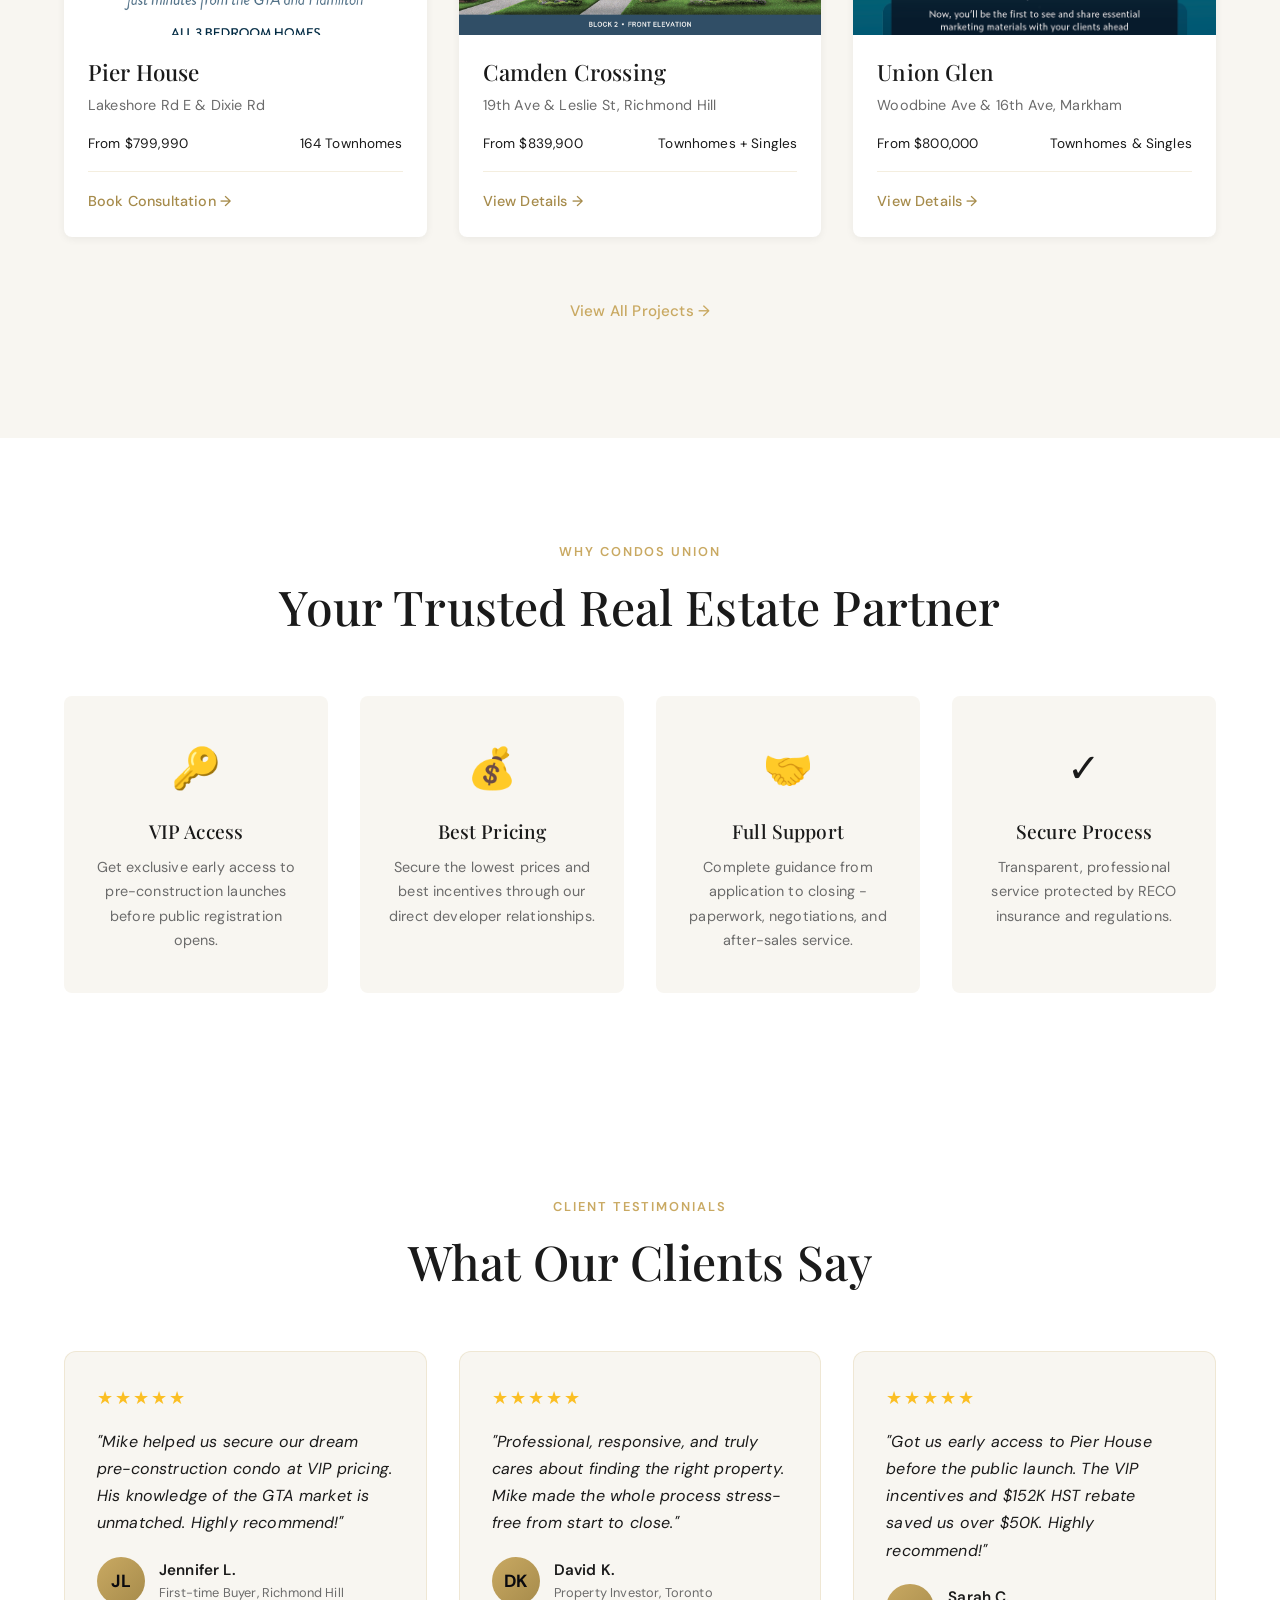
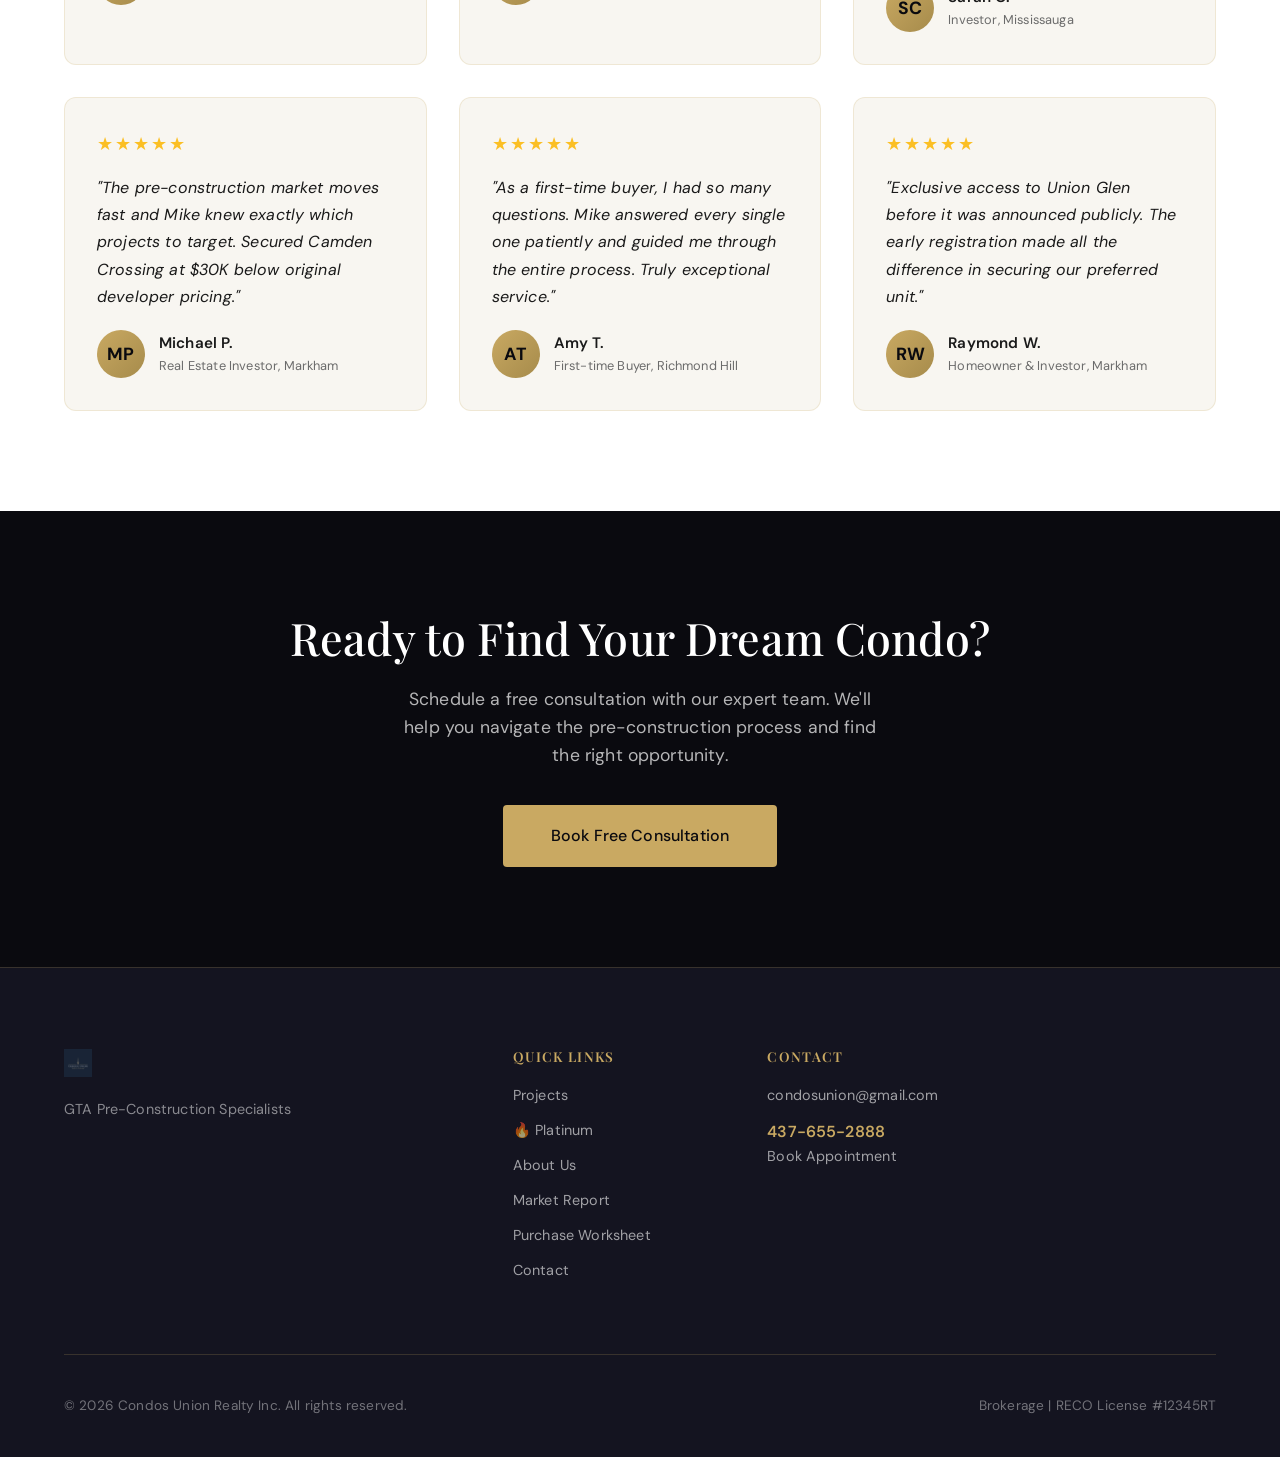
==== commit 33e0475e: "更新所有项目页面：添加真实开发商宣传图 (platinum-projects, index, projects, hot-projects, new-launches)" ====
--- a/index.html
+++ b/index.html
@@ -1,354 +1,354 @@
-<!DOCTYPE html>
-<html lang="en">
-<head>
-  <meta charset="UTF-8">
-  <meta name="viewport" content="width=device-width, initial-scale=1.0">
-  <title>Condos Union Realty | GTA Pre-Construction Specialists</title>
-  <meta name="description" content="Exclusive pre-construction condo & townhome opportunities in the GTA. Expert guidance for investors and homebuyers. VIP pricing available.">
-  <meta name="keywords" content="GTA pre-construction, Toronto condos, Mississauga townhomes, pre-construction homes, real estate investment, Condos Union Realty">
-  
-  <!-- Open Graph -->
-  <meta property="og:title" content="Condos Union Realty | GTA Pre-Construction Specialists">
-  <meta property="og:description" content="Exclusive pre-construction condo & townhome opportunities in the GTA. VIP pricing. Expert guidance.">
-  <meta property="og:type" content="website">
-  <meta property="og:url" content="https://condosunionrealty.com">
-  <meta property="og:image" content="https://condosunionrealty.com/images/logo.png">
-  <meta property="og:site_name" content="Condos Union Realty">
-  
-  <!-- Twitter Card -->
-  <meta name="twitter:card" content="summary_large_image">
-  <meta name="twitter:title" content="Condos Union Realty | GTA Pre-Construction">
-  <meta name="twitter:description" content="Exclusive pre-construction opportunities in GTA. VIP pricing available.">
-  <meta name="twitter:image" content="https://condosunionrealty.com/images/logo.png">
-  
-  <link rel="preconnect" href="https://fonts.googleapis.com">
-  <link rel="preconnect" href="https://fonts.gstatic.com" crossorigin>
-  <link href="https://fonts.googleapis.com/css2?family=Playfair+Display:wght@400;500;600;700&family=DM+Sans:wght@300;400;500;600&display=swap" rel="stylesheet">
-  
-  <link rel="stylesheet" href="css/style.css">
-  <link rel="icon" type="image/svg+xml" href="images/logo.png">
-  
-  <!-- JSON-LD Schema -->
-  <script type="application/ld+json">
-  {
-    "@context": "https://schema.org",
-    "@type": "RealEstateAgent",
-    "name": "Condos Union Realty Inc.",
-    "description": "GTA pre-construction condo and townhome specialists.",
-    "url": "https://condosunionrealty.com",
-    "logo": "https://condosunionrealty.com/images/logo.png",
-    "image": "https://condosunionrealty.com/images/logo.png",
-    "address": {
-      "@type": "PostalAddress",
-      "addressLocality": "Toronto",
-      "addressRegion": "ON",
-      "addressCountry": "CA"
-    },
-    "telephone": "+1-437-655-2888",
-    "email": "condosunion@gmail.com",
-    "sameAs": [
-      "https://calendly.com/condosunion"
-    ]
-  }
-  </script>
-</head>
-<body>
-  <!-- Navigation -->
-  <nav class="nav">
-    <div class="nav-container">
-      <a href="index.html" class="nav-logo" style="display:flex;align-items:center;gap:12px;text-decoration:none;">
-        <img src="images/logo.png" alt="Condos Union Realty">
-        <span style="color:#c9a962;font-family:'Playfair Display',serif;font-size:1.1rem;font-weight:600;letter-spacing:0.04em;white-space:nowrap;">Condos Union Realty <span style="color:#e8d5a3;font-weight:400;font-size:0.85rem;margin-left:4px;letter-spacing:0.08em;">Inc. Brokerage</span></span>
-      </a>
-      <div class="nav-links">
-        <a href="index.html" class="nav-link active">Home</a>
+<!DOCTYPE html>
+<html lang="en">
+<head>
+  <meta charset="UTF-8">
+  <meta name="viewport" content="width=device-width, initial-scale=1.0">
+  <title>Condos Union Realty | GTA Pre-Construction Specialists</title>
+  <meta name="description" content="Exclusive pre-construction condo & townhome opportunities in the GTA. Expert guidance for investors and homebuyers. VIP pricing available.">
+  <meta name="keywords" content="GTA pre-construction, Toronto condos, Mississauga townhomes, pre-construction homes, real estate investment, Condos Union Realty">
+  
+  <!-- Open Graph -->
+  <meta property="og:title" content="Condos Union Realty | GTA Pre-Construction Specialists">
+  <meta property="og:description" content="Exclusive pre-construction condo & townhome opportunities in the GTA. VIP pricing. Expert guidance.">
+  <meta property="og:type" content="website">
+  <meta property="og:url" content="https://condosunionrealty.com">
+  <meta property="og:image" content="https://condosunionrealty.com/images/logo.png">
+  <meta property="og:site_name" content="Condos Union Realty">
+  
+  <!-- Twitter Card -->
+  <meta name="twitter:card" content="summary_large_image">
+  <meta name="twitter:title" content="Condos Union Realty | GTA Pre-Construction">
+  <meta name="twitter:description" content="Exclusive pre-construction opportunities in GTA. VIP pricing available.">
+  <meta name="twitter:image" content="https://condosunionrealty.com/images/logo.png">
+  
+  <link rel="preconnect" href="https://fonts.googleapis.com">
+  <link rel="preconnect" href="https://fonts.gstatic.com" crossorigin>
+  <link href="https://fonts.googleapis.com/css2?family=Playfair+Display:wght@400;500;600;700&family=DM+Sans:wght@300;400;500;600&display=swap" rel="stylesheet">
+  
+  <link rel="stylesheet" href="css/style.css">
+  <link rel="icon" type="image/svg+xml" href="images/logo.png">
+  
+  <!-- JSON-LD Schema -->
+  <script type="application/ld+json">
+  {
+    "@context": "https://schema.org",
+    "@type": "RealEstateAgent",
+    "name": "Condos Union Realty Inc.",
+    "description": "GTA pre-construction condo and townhome specialists.",
+    "url": "https://condosunionrealty.com",
+    "logo": "https://condosunionrealty.com/images/logo.png",
+    "image": "https://condosunionrealty.com/images/logo.png",
+    "address": {
+      "@type": "PostalAddress",
+      "addressLocality": "Toronto",
+      "addressRegion": "ON",
+      "addressCountry": "CA"
+    },
+    "telephone": "+1-437-655-2888",
+    "email": "condosunion@gmail.com",
+    "sameAs": [
+      "https://calendly.com/condosunion"
+    ]
+  }
+  </script>
+</head>
+<body>
+  <!-- Navigation -->
+  <nav class="nav">
+    <div class="nav-container">
+      <a href="index.html" class="nav-logo" style="display:flex;align-items:center;gap:12px;text-decoration:none;">
+        <img src="images/logo.png" alt="Condos Union Realty">
+        <span style="color:#c9a962;font-family:'Playfair Display',serif;font-size:1.1rem;font-weight:600;letter-spacing:0.04em;white-space:nowrap;">Condos Union Realty <span style="color:#e8d5a3;font-weight:400;font-size:0.85rem;margin-left:4px;letter-spacing:0.08em;">Inc. Brokerage</span></span>
+      </a>
+      <div class="nav-links">
+        <a href="index.html" class="nav-link active">Home</a>
         <a href="projects.html" class="nav-link">Projects</a>
-        <a href="platinum-projects.html" class="nav-link">🔥 Platinum</a>
-        <a href="assignment.html" class="nav-link">Assignments</a>
-        <a href="market-report.html" class="nav-link">Market Report</a>
-        <a href="contact.html" class="nav-link">Contact</a>
-        <a href="portal.html" class="nav-link">Portal</a>
-        <a href="worksheet.html" class="nav-link">Worksheet</a>
-      </div>
-    </div>
-  </nav>
-
-  <!-- Hero Section -->
-  <section class="hero">
-    <div class="hero-bg"></div>
-    <div class="hero-content">
-      <span class="hero-tag">GTA Pre-Construction Specialists</span>
-      <h1 class="hero-title">
-        Your Gateway to<br>
-        <span class="hero-highlight">Exclusive Condos</span>
-      </h1>
-      <p class="hero-subtitle">
-        Access the most sought-after pre-construction opportunities across the Greater Toronto Area. 
-        VIP pricing and priority registration for discerning investors.
-      </p>
-      <div class="hero-actions">
-        <a href="projects.html" class="btn btn-primary">View Projects</a>
-        <a href="https://calendly.com/condosunion" target="_blank" class="btn btn-secondary">Book Consultation</a>
-      </div>
-    </div>
-  </section>
-
-  <!-- Stats Section -->
-  <section class="stats">
-    <div class="container">
-      <div class="stats-grid">
-        <div class="stat-item">
-          <span class="stat-number">500+</span>
-          <span class="stat-label">Clients Served</span>
-        </div>
-        <div class="stat-item">
-          <span class="stat-number">$2B+</span>
-          <span class="stat-label">Transaction Value</span>
-        </div>
-        <div class="stat-item">
-          <span class="stat-number">150+</span>
-          <span class="stat-label">Projects Launched</span>
-        </div>
-        <div class="stat-item">
-          <span class="stat-number">15+</span>
-          <span class="stat-label">Years Experience</span>
-        </div>
-      </div>
-    </div>
-  </section>
-
-  <!-- Featured Projects -->
-  <section class="projects-section">
-    <div class="container">
-      <div class="section-header">
-        <span class="section-tag">Featured Opportunities</span>
-        <h2 class="section-title">VIP Pre-Construction Projects</h2>
-      </div>
-      
-      <div class="projects-grid">
-        <!-- Pier House -->
-        <a href="projects.html" class="project-card">
-          <div class="project-image" style="background-image: url('images/projects/pier-house-hero.jpg'); background-size: cover; background-position: center;">
-            <div class="project-badge">Mississauga</div>
-          </div>
-          <div class="project-info">
-            <h3 class="project-name">Pier House</h3>
-            <p class="project-location">Lakeshore Rd E & Dixie Rd</p>
-            <div class="project-details">
-              <span>From $799,990</span>
-              <span>164 Townhomes</span>
-            </div>
-            <span class="project-cta">Book Consultation →</span>
-          </div>
-        </a>
-
-        <!-- Camden Crossing -->
-        <a href="projects.html" class="project-card">
-          <div class="project-image" style="background-image: url('images/projects/camden-crossing-hero.png'); background-size: cover; background-position: center;">
-            <div class="project-badge">Richmond Hill</div>
-            <div class="project-status" style="background: #dc2626;">Exclusive Discount $30K</div>
-          </div>
-          <div class="project-info">
-            <h3 class="project-name">Camden Crossing</h3>
-            <p class="project-location">19th Ave & Leslie St, Richmond Hill</p>
-            <div class="project-details">
-              <span>From $839,900</span>
-              <span>Townhomes + Singles</span>
-            </div>
-            <span class="project-cta">View Details →</span>
-          </div>
-        </a>
-
-        <!-- Union Glen -->
-        <a href="projects.html" class="project-card">
-          <div class="project-image" style="background-image: url('images/projects/union-glen-hero.jpg'); background-size: cover; background-position: center;">
-            <div class="project-badge badge-gold">Markham</div>
-          </div>
-          <div class="project-info">
-            <h3 class="project-name">Union Glen</h3>
-            <p class="project-location">Woodbine Ave & 16th Ave, Markham</p>
-            <div class="project-details">
-              <span>From $800,000</span>
-              <span>Townhomes & Singles</span>
-            </div>
-            <span class="project-cta">View Details →</span>
-          </div>
-        </a>
-      </div>
-
-      <div class="projects-more">
-        <a href="projects.html" class="btn btn-text">View All Projects →</a>
-      </div>
-    </div>
-  </section>
-
-  <!-- Why Choose Us -->
-  <section class="why-section">
-    <div class="container">
-      <div class="section-header">
-        <span class="section-tag">Why Condos Union</span>
-        <h2 class="section-title">Your Trusted Real Estate Partner</h2>
-      </div>
-      
-      <div class="why-grid">
-        <div class="why-card">
-          <div class="why-icon">🔑</div>
-          <h3 class="why-title">VIP Access</h3>
-          <p class="why-text">Get exclusive early access to pre-construction launches before public registration opens.</p>
-        </div>
-        
-        <div class="why-card">
-          <div class="why-icon">💰</div>
-          <h3 class="why-title">Best Pricing</h3>
-          <p class="why-text">Secure the lowest prices and best incentives through our direct developer relationships.</p>
-        </div>
-        
-        <div class="why-card">
-          <div class="why-icon">🤝</div>
-          <h3 class="why-title">Full Support</h3>
-          <p class="why-text">Complete guidance from application to closing - paperwork, negotiations, and after-sales service.</p>
-        </div>
-        
-        <div class="why-card">
-          <div class="why-icon">✓</div>
-          <h3 class="why-title">Secure Process</h3>
-          <p class="why-text">Transparent, professional service protected by RECO insurance and regulations.</p>
-        </div>
-      </div>
-    </div>
-  </section>
-
-  <!-- Testimonials -->
-  <section class="testimonials-section">
-    <div class="container">
-      <div class="section-header">
-        <span class="section-tag">Client Testimonials</span>
-        <h2 class="section-title">What Our Clients Say</h2>
-      </div>
-      
-      <div class="testimonials-grid">
-        <div class="testimonial-card">
-          <div class="testimonial-stars">★★★★★</div>
-          <p class="testimonial-text">"Mike helped us secure our dream pre-construction condo at VIP pricing. His knowledge of the GTA market is unmatched. Highly recommend!"</p>
-          <div class="testimonial-author">
-            <div class="testimonial-avatar">JL</div>
-            <div>
-              <div class="testimonial-name">Jennifer L.</div>
-              <div class="testimonial-role">First-time Buyer, Richmond Hill</div>
-            </div>
-          </div>
-        </div>
-
-        <div class="testimonial-card">
-          <div class="testimonial-stars">★★★★★</div>
-          <p class="testimonial-text">"Professional, responsive, and truly cares about finding the right property. Mike made the whole process stress-free from start to close."</p>
-          <div class="testimonial-author">
-            <div class="testimonial-avatar">DK</div>
-            <div>
-              <div class="testimonial-name">David K.</div>
-              <div class="testimonial-role">Property Investor, Toronto</div>
-            </div>
-          </div>
-        </div>
-
-        <div class="testimonial-card">
-          <div class="testimonial-stars">★★★★★</div>
-          <p class="testimonial-text">"Got us early access to Pier House before the public launch. The VIP incentives and $152K HST rebate saved us over $50K. Highly recommend!"</p>
-          <div class="testimonial-author">
-            <div class="testimonial-avatar">SC</div>
-            <div>
-              <div class="testimonial-name">Sarah C.</div>
-              <div class="testimonial-role">Investor, Mississauga</div>
-            </div>
-          </div>
-        </div>
-
-        <div class="testimonial-card">
-          <div class="testimonial-stars">★★★★★</div>
-          <p class="testimonial-text">"The pre-construction market moves fast and Mike knew exactly which projects to target. Secured Camden Crossing at $30K below original developer pricing."</p>
-          <div class="testimonial-author">
-            <div class="testimonial-avatar">MP</div>
-            <div>
-              <div class="testimonial-name">Michael P.</div>
-              <div class="testimonial-role">Real Estate Investor, Markham</div>
-            </div>
-          </div>
-        </div>
-
-        <div class="testimonial-card">
-          <div class="testimonial-stars">★★★★★</div>
-          <p class="testimonial-text">"As a first-time buyer, I had so many questions. Mike answered every single one patiently and guided me through the entire process. Truly exceptional service."</p>
-          <div class="testimonial-author">
-            <div class="testimonial-avatar">AT</div>
-            <div>
-              <div class="testimonial-name">Amy T.</div>
-              <div class="testimonial-role">First-time Buyer, Richmond Hill</div>
-            </div>
-          </div>
-        </div>
-
-        <div class="testimonial-card">
-          <div class="testimonial-stars">★★★★★</div>
-          <p class="testimonial-text">"Exclusive access to Union Glen before it was announced publicly. The early registration made all the difference in securing our preferred unit."</p>
-          <div class="testimonial-author">
-            <div class="testimonial-avatar">RW</div>
-            <div>
-              <div class="testimonial-name">Raymond W.</div>
-              <div class="testimonial-role">Homeowner & Investor, Markham</div>
-            </div>
-          </div>
-        </div>
-      </div>
-    </div>
-  </section>
-
-  <!-- CTA Section -->
-  <section class="cta-section">
-    <div class="container">
-      <div class="cta-content">
-        <h2 class="cta-title">Ready to Find Your Dream Condo?</h2>
-        <p class="cta-text">Schedule a free consultation with our expert team. We'll help you navigate the pre-construction process and find the right opportunity.</p>
-        <a href="https://calendly.com/condosunion" target="_blank" class="btn btn-primary btn-large">Book Free Consultation</a>
-      </div>
-    </div>
-  </section>
-
-  <!-- Footer -->
-  <footer class="footer">
-    <div class="container">
-      <div class="footer-grid">
-        <div class="footer-brand">
-          <a href="index.html" class="footer-logo">
-            <img src="images/logo.png" alt="Condos Union Realty" style="height: 28px;">
-          </a>
-          <p class="footer-tagline">GTA Pre-Construction Specialists</p>
-        </div>
-        
-        <div class="footer-links">
-          <h4 class="footer-heading">Quick Links</h4>
+        <a href="platinum-projects.html" class="nav-link">🔥 Platinum</a>
+        <a href="assignment.html" class="nav-link">Assignments</a>
+        <a href="market-report.html" class="nav-link">Market Report</a>
+        <a href="contact.html" class="nav-link">Contact</a>
+        <a href="portal.html" class="nav-link">Portal</a>
+        <a href="worksheet.html" class="nav-link">Worksheet</a>
+      </div>
+    </div>
+  </nav>
+
+  <!-- Hero Section -->
+  <section class="hero">
+    <div class="hero-bg"></div>
+    <div class="hero-content">
+      <span class="hero-tag">GTA Pre-Construction Specialists</span>
+      <h1 class="hero-title">
+        Your Gateway to<br>
+        <span class="hero-highlight">Exclusive Condos</span>
+      </h1>
+      <p class="hero-subtitle">
+        Access the most sought-after pre-construction opportunities across the Greater Toronto Area. 
+        VIP pricing and priority registration for discerning investors.
+      </p>
+      <div class="hero-actions">
+        <a href="projects.html" class="btn btn-primary">View Projects</a>
+        <a href="https://calendly.com/condosunion" target="_blank" class="btn btn-secondary">Book Consultation</a>
+      </div>
+    </div>
+  </section>
+
+  <!-- Stats Section -->
+  <section class="stats">
+    <div class="container">
+      <div class="stats-grid">
+        <div class="stat-item">
+          <span class="stat-number">500+</span>
+          <span class="stat-label">Clients Served</span>
+        </div>
+        <div class="stat-item">
+          <span class="stat-number">$2B+</span>
+          <span class="stat-label">Transaction Value</span>
+        </div>
+        <div class="stat-item">
+          <span class="stat-number">150+</span>
+          <span class="stat-label">Projects Launched</span>
+        </div>
+        <div class="stat-item">
+          <span class="stat-number">15+</span>
+          <span class="stat-label">Years Experience</span>
+        </div>
+      </div>
+    </div>
+  </section>
+
+  <!-- Featured Projects -->
+  <section class="projects-section">
+    <div class="container">
+      <div class="section-header">
+        <span class="section-tag">Featured Opportunities</span>
+        <h2 class="section-title">VIP Pre-Construction Projects</h2>
+      </div>
+      
+      <div class="projects-grid">
+        <!-- Pier House -->
+        <a href="projects.html" class="project-card">
+          <div class="project-image" style="background-image: url('images/projects/luma.png'); background-size: cover; background-position: center;">
+            <div class="project-badge">Mississauga</div>
+          </div>
+          <div class="project-info">
+            <h3 class="project-name">Pier House</h3>
+            <p class="project-location">Lakeshore Rd E & Dixie Rd</p>
+            <div class="project-details">
+              <span>From $799,990</span>
+              <span>164 Townhomes</span>
+            </div>
+            <span class="project-cta">Book Consultation →</span>
+          </div>
+        </a>
+
+        <!-- Camden Crossing -->
+        <a href="projects.html" class="project-card">
+          <div class="project-image" style="background-image: url('images/projects/camden-crossing.gif'); background-size: cover; background-position: center;">
+            <div class="project-badge">Richmond Hill</div>
+            <div class="project-status" style="background: #dc2626;">Exclusive Discount $30K</div>
+          </div>
+          <div class="project-info">
+            <h3 class="project-name">Camden Crossing</h3>
+            <p class="project-location">19th Ave & Leslie St, Richmond Hill</p>
+            <div class="project-details">
+              <span>From $839,900</span>
+              <span>Townhomes + Singles</span>
+            </div>
+            <span class="project-cta">View Details →</span>
+          </div>
+        </a>
+
+        <!-- Union Glen -->
+        <a href="projects.html" class="project-card">
+          <div class="project-image" style="background-image: url('images/projects/unionglen.png'); background-size: cover; background-position: center;">
+            <div class="project-badge badge-gold">Markham</div>
+          </div>
+          <div class="project-info">
+            <h3 class="project-name">Union Glen</h3>
+            <p class="project-location">Woodbine Ave & 16th Ave, Markham</p>
+            <div class="project-details">
+              <span>From $800,000</span>
+              <span>Townhomes & Singles</span>
+            </div>
+            <span class="project-cta">View Details →</span>
+          </div>
+        </a>
+      </div>
+
+      <div class="projects-more">
+        <a href="projects.html" class="btn btn-text">View All Projects →</a>
+      </div>
+    </div>
+  </section>
+
+  <!-- Why Choose Us -->
+  <section class="why-section">
+    <div class="container">
+      <div class="section-header">
+        <span class="section-tag">Why Condos Union</span>
+        <h2 class="section-title">Your Trusted Real Estate Partner</h2>
+      </div>
+      
+      <div class="why-grid">
+        <div class="why-card">
+          <div class="why-icon">🔑</div>
+          <h3 class="why-title">VIP Access</h3>
+          <p class="why-text">Get exclusive early access to pre-construction launches before public registration opens.</p>
+        </div>
+        
+        <div class="why-card">
+          <div class="why-icon">💰</div>
+          <h3 class="why-title">Best Pricing</h3>
+          <p class="why-text">Secure the lowest prices and best incentives through our direct developer relationships.</p>
+        </div>
+        
+        <div class="why-card">
+          <div class="why-icon">🤝</div>
+          <h3 class="why-title">Full Support</h3>
+          <p class="why-text">Complete guidance from application to closing - paperwork, negotiations, and after-sales service.</p>
+        </div>
+        
+        <div class="why-card">
+          <div class="why-icon">✓</div>
+          <h3 class="why-title">Secure Process</h3>
+          <p class="why-text">Transparent, professional service protected by RECO insurance and regulations.</p>
+        </div>
+      </div>
+    </div>
+  </section>
+
+  <!-- Testimonials -->
+  <section class="testimonials-section">
+    <div class="container">
+      <div class="section-header">
+        <span class="section-tag">Client Testimonials</span>
+        <h2 class="section-title">What Our Clients Say</h2>
+      </div>
+      
+      <div class="testimonials-grid">
+        <div class="testimonial-card">
+          <div class="testimonial-stars">★★★★★</div>
+          <p class="testimonial-text">"Mike helped us secure our dream pre-construction condo at VIP pricing. His knowledge of the GTA market is unmatched. Highly recommend!"</p>
+          <div class="testimonial-author">
+            <div class="testimonial-avatar">JL</div>
+            <div>
+              <div class="testimonial-name">Jennifer L.</div>
+              <div class="testimonial-role">First-time Buyer, Richmond Hill</div>
+            </div>
+          </div>
+        </div>
+
+        <div class="testimonial-card">
+          <div class="testimonial-stars">★★★★★</div>
+          <p class="testimonial-text">"Professional, responsive, and truly cares about finding the right property. Mike made the whole process stress-free from start to close."</p>
+          <div class="testimonial-author">
+            <div class="testimonial-avatar">DK</div>
+            <div>
+              <div class="testimonial-name">David K.</div>
+              <div class="testimonial-role">Property Investor, Toronto</div>
+            </div>
+          </div>
+        </div>
+
+        <div class="testimonial-card">
+          <div class="testimonial-stars">★★★★★</div>
+          <p class="testimonial-text">"Got us early access to Pier House before the public launch. The VIP incentives and $152K HST rebate saved us over $50K. Highly recommend!"</p>
+          <div class="testimonial-author">
+            <div class="testimonial-avatar">SC</div>
+            <div>
+              <div class="testimonial-name">Sarah C.</div>
+              <div class="testimonial-role">Investor, Mississauga</div>
+            </div>
+          </div>
+        </div>
+
+        <div class="testimonial-card">
+          <div class="testimonial-stars">★★★★★</div>
+          <p class="testimonial-text">"The pre-construction market moves fast and Mike knew exactly which projects to target. Secured Camden Crossing at $30K below original developer pricing."</p>
+          <div class="testimonial-author">
+            <div class="testimonial-avatar">MP</div>
+            <div>
+              <div class="testimonial-name">Michael P.</div>
+              <div class="testimonial-role">Real Estate Investor, Markham</div>
+            </div>
+          </div>
+        </div>
+
+        <div class="testimonial-card">
+          <div class="testimonial-stars">★★★★★</div>
+          <p class="testimonial-text">"As a first-time buyer, I had so many questions. Mike answered every single one patiently and guided me through the entire process. Truly exceptional service."</p>
+          <div class="testimonial-author">
+            <div class="testimonial-avatar">AT</div>
+            <div>
+              <div class="testimonial-name">Amy T.</div>
+              <div class="testimonial-role">First-time Buyer, Richmond Hill</div>
+            </div>
+          </div>
+        </div>
+
+        <div class="testimonial-card">
+          <div class="testimonial-stars">★★★★★</div>
+          <p class="testimonial-text">"Exclusive access to Union Glen before it was announced publicly. The early registration made all the difference in securing our preferred unit."</p>
+          <div class="testimonial-author">
+            <div class="testimonial-avatar">RW</div>
+            <div>
+              <div class="testimonial-name">Raymond W.</div>
+              <div class="testimonial-role">Homeowner & Investor, Markham</div>
+            </div>
+          </div>
+        </div>
+      </div>
+    </div>
+  </section>
+
+  <!-- CTA Section -->
+  <section class="cta-section">
+    <div class="container">
+      <div class="cta-content">
+        <h2 class="cta-title">Ready to Find Your Dream Condo?</h2>
+        <p class="cta-text">Schedule a free consultation with our expert team. We'll help you navigate the pre-construction process and find the right opportunity.</p>
+        <a href="https://calendly.com/condosunion" target="_blank" class="btn btn-primary btn-large">Book Free Consultation</a>
+      </div>
+    </div>
+  </section>
+
+  <!-- Footer -->
+  <footer class="footer">
+    <div class="container">
+      <div class="footer-grid">
+        <div class="footer-brand">
+          <a href="index.html" class="footer-logo">
+            <img src="images/logo.png" alt="Condos Union Realty" style="height: 28px;">
+          </a>
+          <p class="footer-tagline">GTA Pre-Construction Specialists</p>
+        </div>
+        
+        <div class="footer-links">
+          <h4 class="footer-heading">Quick Links</h4>
           <a href="projects.html" class="footer-link">Projects</a>
-          <a href="platinum-projects.html" class="footer-link">🔥 Platinum</a>
-          <a href="about.html" class="footer-link">About Us</a>
-          <a href="market-report.html" class="footer-link">Market Report</a>
-          <a href="worksheet.html" class="footer-link">Purchase Worksheet</a>
-          <a href="contact.html" class="footer-link">Contact</a>
-        </div>
-        
-        <div class="footer-contact">
-          <h4 class="footer-heading">Contact</h4>
-          <p class="footer-email">condosunion@gmail.com</p>
-          <p class="footer-phone"><a href="tel:+14376552888" style="color:#c9a962;text-decoration:none;font-weight:600;">437-655-2888</a></p>
-          <a href="https://calendly.com/condosunion" class="footer-link">Book Appointment</a>
-        </div>
-      </div>
-      
-      <div class="footer-bottom">
-        <p>© 2026 Condos Union Realty Inc. All rights reserved.</p>
-        <p>Brokerage | RECO License #12345RT</p>
-      </div>
-    </div>
-  </footer>
-
-  <script src="js/main.js"></script>
-</body>
+          <a href="platinum-projects.html" class="footer-link">🔥 Platinum</a>
+          <a href="about.html" class="footer-link">About Us</a>
+          <a href="market-report.html" class="footer-link">Market Report</a>
+          <a href="worksheet.html" class="footer-link">Purchase Worksheet</a>
+          <a href="contact.html" class="footer-link">Contact</a>
+        </div>
+        
+        <div class="footer-contact">
+          <h4 class="footer-heading">Contact</h4>
+          <p class="footer-email">condosunion@gmail.com</p>
+          <p class="footer-phone"><a href="tel:+14376552888" style="color:#c9a962;text-decoration:none;font-weight:600;">437-655-2888</a></p>
+          <a href="https://calendly.com/condosunion" class="footer-link">Book Appointment</a>
+        </div>
+      </div>
+      
+      <div class="footer-bottom">
+        <p>© 2026 Condos Union Realty Inc. All rights reserved.</p>
+        <p>Brokerage | RECO License #12345RT</p>
+      </div>
+    </div>
+  </footer>
+
+  <script src="js/main.js"></script>
+</body>
 </html>
